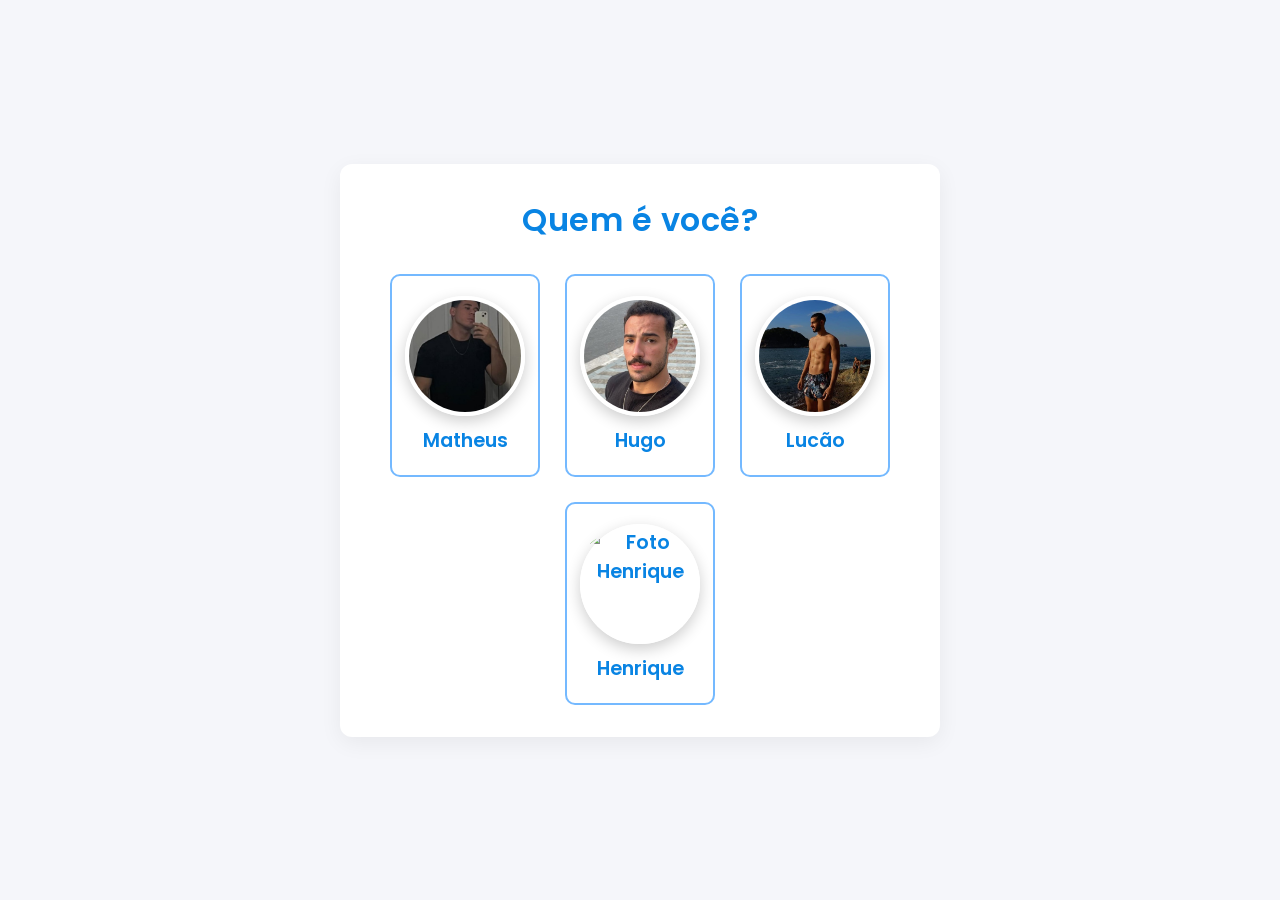
==== public/index.html @ 09d80780 "Adiciona usuário Henrique na seleção de perfis" ====
<!DOCTYPE html>
<html lang="pt-BR">
<head>
  <meta charset="utf-8" />
  <meta name="viewport" content="width=device-width,initial-scale=1" />
  <title>Banca de estudos personalizada</title>

  <link href="https://fonts.googleapis.com/css2?family=Poppins:wght@400;500;600&display=swap" rel="stylesheet">
  <script src="https://cdn.jsdelivr.net/npm/chart.js"></script>
  <link rel="stylesheet" href="css/style.css">
</head>
<body>

  <div id="challengeModal" style="display: none; position: fixed; top: 0; left: 0; width: 100%; height: 100%; background: rgba(0,0,0,0.6); z-index: 10001; align-items: center; justify-content: center; padding: 20px;">
    <div style="background: white; padding: 30px; border-radius: 12px; text-align: center; max-width: 400px; width: 100%;">
      <h2 id="challengeTitle" style="margin-top: 0;">Desafio</h2>
      <div id="challengeContent"></div>
    </div>
  </div>

  <div id="easterEggOverlay" style="display: none;">
    <video id="easterEggVideo" src="/video/parabens.mp4" loop></video>
    <p id="unmuteText" style="display:none;"></p>
  </div>


  <div id="chatHead" class="chat-head" style="display: none;">
    <div id="chatOnlineIndicator" class="online-indicator"></div>
    <div id="emojiContainer" class="emoji-container"></div>
    <img src="https://placehold.co/60x60/74b9ff/FFF?text=?" alt="Chat">
    <span id="chatBadge" class="chat-badge" style="display: none;">0</span>
  </div>

  <div id="chatWidget" class="chat-widget" style="display: none;">
    <div class="chat-header">
      <div class="chat-header-main">
        <h3 id="chatWithUser">Chat</h3>
        <select id="chatTargetSelect" class="chat-target-select" aria-label="Selecionar conversa"></select>
      </div>
      <button id="closeChatBtn">&times;</button>
    </div>
    
    <div id="chatMessages" class="chat-messages">
      </div>
    
    <div class="chat-input">
      <input type="file" id="imageUpload" accept="image/*" style="display: none;">
      
      <button id="chatUploadBtn" class="chat-icon-btn">
        <svg xmlns="http://www.w3.org/2000/svg" width="20" height="20" viewBox="0 0 24 24" fill="none" stroke="currentColor" stroke-width="2" stroke-linecap="round" stroke-linejoin="round"><path d="M21.44 11.05l-9.19 9.19a6 6 0 0 1-8.49-8.49l9.19-9.19a4 4 0 0 1 5.66 5.66l-9.2 9.19a2 2 0 0 1-2.83-2.83l8.49-8.48"></path></svg>
      </button>
      
      <textarea id="chatTextInput" placeholder="Digite uma mensagem..." rows="1"></textarea>
      
      <button id="chatSendBtn" class="chat-icon-btn chat-send-btn">
        <svg xmlns="http://www.w3.org/2000/svg" width="20" height="20" viewBox="0 0 24 24" fill="none" stroke="currentColor" stroke-width="2" stroke-linecap="round" stroke-linejoin="round"><line x1="22" y1="2" x2="11" y2="13"></line><polygon points="22 2 15 22 11 13 2 9 22 2"></polygon></svg>
      </button>
    </div>
  </div>


  <div id="userGate">
    <div class="user-select-container">
      <h1>Quem é você?</h1>
      <div class="user-options">
        <div class="user-card" id="userMatheus" data-user="matheus">
          <div class="user-photo-hover">
             <img src="video/matheus.jpg" alt="Foto Matheus">
          </div>
          <span>Matheus</span>
        </div>
        <div class="user-card" id="userHugo" data-user="hugo">
          <div class="user-photo-hover">
             <img src="video/hugo.jpg" alt="Foto Hugo">
          </div>
          <span>Hugo</span>
        </div>
        <div class="user-card" id="userLucao" data-user="lucao">
          <div class="user-photo-hover">
             <img src="video/lucao.jpg" alt="Foto Lucão">
          </div>
          <span>Lucão</span>
        </div>
        <div class="user-card" id="userHenrique" data-user="henrique">
          <div class="user-photo-hover">
             <img src="video/henrique.jpg" alt="Foto Henrique">
          </div>
          <span>Henrique</span>
        </div>
      </div>
    </div>
  </div>


  <div id="mainContent" style="display: none;">

    <nav class="main-nav">
      <div class="nav-container">
        <div class="nav-brand">
          <img src="img/logo.png" alt="Logo GCM" class="nav-logo">
          Simulado GCM Guarujá
        </div>
        <div class="nav-links">
          <a href="#" id="navSimulado">Início</a>
          <a href="#" id="navDesempenho">Desempenho</a>
          <a href="/admin.html">Admin</a>
        </div>
        <div id="currentUserDisplay" class="nav-user">
          Usuário: <span>...</span>
        </div>
      </div>
    </nav>

    <div class="container" id="quizContainer">
      <h1>Marfori Corporations</h1>
      <h2 class="subtitle">Simulado de questões</h2>

      <div class="top-area">
        <div class="folder-panel" id="folderPanel">
          <div style="font-weight:600; margin-bottom:8px; color:#27455a;" data-translate-key="selectSubject">Selecione a matéria / parte:</div>
          <div id="foldersLoading" style="color:var(--muted)" data-translate-key="loading">Carregando...</div>
          <div id="foldersRoot" style="display:none"></div>
        </div>

        <div class="controls">
          <label data-translate-key="selectedLabel">Matéria selecionada</label>
          <div id="selectedSummary" class="select-summary" data-translate-key="noneSelected">Nenhuma selecionada</div>
          
          <label for="questionCount" data-translate-key="questionCountLabel">Quantidade de questões</label>
          <input type="number" id="questionCount" min="1" placeholder="Ex: 5">

          <div id="articleFilterWrap" class="article-filter-wrap" style="display:none;">
            <label for="articleFilterSelect">Filtrar por artigos da lei</label>
            <select id="articleFilterSelect" multiple size="6"></select>
            <small id="articleFilterHint" class="article-filter-hint">
              Disponível apenas quando 1 matéria estiver selecionada.
            </small>
          </div>
          
          <div class="button-row">
            <button id="startBtn" data-translate-key="startButton">Iniciar Quiz</button>
            <button id="challengeBtn" class="button-ghost">Desafiar</button> 
            <button id="clearSelection" class="button-ghost" data-translate-key="clearButton">Limpar</button>
          </div>
        </div>
      </div>

      <div id="quiz" class="quiz-area" style="display:none;"></div>

      <div class="pdf-section">
        <h3 style="margin:0 0 10px 0; color:#27455a;" data-translate-key="pdfTitle">📚 Conteúdos em PDF</h3>
        <ul id="pdfList" class="pdf-list">
          <li data-translate-key="loadingPDFs">Carregando PDFs...</li>
        </ul>
      </div>
    </div> 
    <div class="container" id="desempenhoContainer" style="display: none;">
      <h2>Seu Desempenho Geral</h2>
      <p>Aqui aparecerão suas estatísticas de todos os simulados.</p>
      
      <div class="charts-container">
        <div class="chart-box" style="max-width: 350px;">
          <h3>Desempenho Geral (Total)</h3>
          <canvas id="totalPizzaChart"></canvas>
        </div>
        
        <div class="chart-box-full">
          <h3>Progresso ao Longo do Tempo</h3>
          <canvas id="timeSeriesChart"></canvas>
        </div>
        
        <div class="chart-box" style="max-width: 500px;">
          <h3>Tópicos com Mais Erros (Total)</h3>
          <canvas id="totalBarChart"></canvas>
        </div>
      </div>

      <div style="margin-top: 24px;">
        <h3>Desempenho em Desafios</h3>
        <div id="challengeStatsSummary" style="margin-bottom: 14px;"></div>
        <div id="challengeHistoryList"></div>
      </div>
    </div>
    </div> 
  <script src="js/helpers.js"></script>
  <script src="js/translator.js"></script>
  <script src="js/ui.js"></script>
  <script src="js/main.js"></script>

  <script src="https://www.gstatic.com/firebasejs/10.8.0/firebase-app-compat.js"></script>
  <script src="https://www.gstatic.com/firebasejs/10.8.0/firebase-auth-compat.js"></script>
  <script src="https://www.gstatic.com/firebasejs/10.8.0/firebase-firestore-compat.js"></script>
  <script src="https://www.gstatic.com/firebasejs/10.8.0/firebase-storage-compat.js"></script>

  <script src="js/app.js"></script>

</body>
</html>
---- public/css/style.css ----
:root {
  --primary: #0984e3;
  --primary-light: #74b9ff;
  --correct: #00b894;
  --wrong: #d63031;
  --bg: #f5f6fa;
  --text: #2d3436;
  --radius: 12px;
  --muted: #8b949e;
}

* { box-sizing: border-box; }
body {
  font-family: "Poppins", sans-serif;
  color: var(--text);
  margin: 0;
  padding: 0;

  background-color: var(--bg); /* Cor de fallback caso a imagem não carregue */
  
  /* Mantemos o gradiente se quiser uma leve sobreposição ou retire-o se quiser a imagem "pura" */
  background-image: linear-gradient(rgba(0, 0, 0, 0.1), rgba(0, 0, 0, 0.1)), url('../img/fundo.jpg');
  /* OU, se quiser a imagem sem nenhuma sobreposição: */
  /* background-image: url('../img/fundo.jpg'); */
  
  /* --- MUDANÇAS PARA MOSAICO E IMAGEM MENOR --- */
  background-size: 1920px 1080px; /* Altere para o tamanho desejado da imagem (largura altura) */
                                /* Ex: '200px 200px' para quadrados de 200px, ou 'auto' para usar o tamanho original */
                                /* Ou '20%' para usar 20% da largura da tela */
  background-repeat: repeat;    /* Faz a imagem se repetir */
  background-position: top left; /* Onde o mosaico começa (geralmente top left) */
  background-attachment: scroll; /* Imagem rola com a página (se preferir) */
  /* Se você quiser que o mosaico fique fixo, mude para: background-attachment: fixed; */
  /* --- FIM DAS MUDANÇAS --- */
}
/* body {
  font-family: "Poppins", sans-serif;
  background: var(--bg);
  color: var(--text);
  margin: 0;
  padding: 0;
}*/

.container {
  max-width: 920px;
  margin: 40px auto;
  background: #fff;
  padding: 28px;
  border-radius: var(--radius);
  box-shadow: 0 6px 22px rgba(0,0,0,0.06);
  animation: fadeIn 0.35s ease-in-out;
}

@keyframes fadeIn {
  from { opacity: 0; transform: translateY(10px); }
  to { opacity: 1; transform: translateY(0); }
}

h1 {
  text-align: center;
  font-weight: 600;
  color: var(--primary);
  letter-spacing: 0.5px;
  margin: 0 0 6px 0;
}

h2.subtitle {
  text-align: center;
  font-size: 1rem;
  color: #3b4a54;
  margin-top: 4px;
  font-weight: 500;
}

/* layout: left selector, right controls */
.top-area {
  display: grid;
  grid-template-columns: 1fr 360px;
  gap: 20px;
  align-items: start;
  margin-top: 18px;
}

/* Folder tree */
.folder-panel {
  background: #fbfdff;
  border: 1px solid #eef3fb;
  padding: 12px;
  border-radius: 10px;
  max-height: 420px;
  overflow: auto;
}

.folder {
  border-radius: 8px;
  margin-bottom: 8px;
  overflow: hidden;
  border: 1px solid transparent;
}

.folder-header {
  display: flex;
  align-items: center;
  gap: 10px;
  padding: 10px 12px;
  cursor: pointer;
  user-select: none;
  transition: background 0.15s, box-shadow 0.15s;
}

.folder-header:hover {
  background: rgba(9,132,227,0.04);
}

.folder-icon {
  width: 34px;
  height: 34px;
  background: linear-gradient(135deg, rgba(9,132,227,0.12), rgba(9,132,227,0.06));
  border-radius: 6px;
  display: flex;
  align-items: center;
  justify-content: center;
  color: var(--primary);
  font-weight: 700;
  font-size: 0.9rem;
  flex-shrink: 0;
}

.folder-title {
  font-weight: 600;
  font-size: 0.95rem;
  color: #0f3551;
  flex: 1;
}

.folder-count {
  font-size: 0.85rem;
  color: var(--muted);
}

/* caret rotation for open folders */
.caret {
  transition: transform 0.18s ease;
  margin-left: 8px;
  color: var(--muted);
}

.folder.open .caret { transform: rotate(90deg); }

/* sublist */
.sublist {
  list-style: none;
  padding: 8px;
  margin: 0;
  background: linear-gradient(180deg,#fff,#fbfdff);
}

.subitem {
  display: flex;
  justify-content: space-between;
  align-items: center;
  padding: 10px 12px;
  margin: 6px 0;
  border-radius: 8px;
  cursor: pointer;
  transition: background 0.12s, transform 0.06s;
  border: 1px solid transparent;
}

.subitem:hover {
  background: rgba(9,132,227,0.04);
  transform: translateY(-1px);
}

.subitem .name {
  font-weight: 500;
  color: #214455;
  font-size: 0.95rem;
}

.subitem .meta {
  font-size: 0.85rem;
  color: var(--muted);
}

/* selected */
.subitem.selected {
  background: linear-gradient(90deg, rgba(9,132,227,0.08), rgba(9,132,227,0.04));
  border: 1px solid rgba(9,132,227,0.12);
  box-shadow: 0 3px 8px rgba(9,132,227,0.06);
}

/* Right column (controls) */
.controls {
  background: #fff;
  border-radius: 10px;
  padding: 12px;
  border: 1px solid #eef3fb;
  display: flex;
  flex-direction: column;
  gap: 12px;
  height: fit-content;
}

.controls label { font-weight: 600; font-size: 0.95rem; color: #213444; }

.select-summary {
  font-size: 0.95rem;
  color: #2d3436;
  padding: 10px;
  border-radius: 8px;
  background: #fbfdff;
  border: 1px dashed #e6f0fb;
}

.article-filter-wrap {
  display: flex;
  flex-direction: column;
  gap: 8px;
}

#articleFilterSelect {
  width: 100%;
  border: 1px solid #dfe8f5;
  border-radius: 8px;
  padding: 8px;
  font-family: "Poppins", sans-serif;
  font-size: 0.92rem;
  background: #fbfdff;
}

.article-filter-hint {
  color: var(--muted);
  font-size: 0.8rem;
}

/* inputs/buttons */
input[type="number"] {
  width: 100%;
  padding: 10px 12px;
  border-radius: 8px;
  border: 1px solid #dfe8f5;
  font-size: 0.95rem;
  outline: none;
}

input[type="number"]:focus { box-shadow: 0 0 0 3px rgba(9,132,227,0.06); border-color: var(--primary); }

.button-row {
  display:flex;
  gap:10px;
  align-items:center;
}

button {
  padding: 10px 14px;
  background-color: var(--primary);
  color: white;
  border: none;
  border-radius: 8px;
  cursor: pointer;
  font-family: "Poppins", sans-serif;
  font-weight: 600;
  letter-spacing: 0.2px;
  transition: background-color 0.18s, transform 0.08s;
}

.button-ghost {
  background: transparent;
  color: var(--primary);
  border: 1px solid rgba(9,132,227,0.12);
}

button:hover { transform: translateY(-2px); }
button.button-ghost:hover { background: rgba(9,132,227,0.04); }

/* quiz area stays similar to previous */
.quiz-area { margin-top: 22px; }

.meta {
  font-size: 0.9em;
  color: #777;
  text-align: left;
  margin-bottom: 10px;
}

.question h2 {
  font-size: 1rem;
  margin: 12px 0;
  line-height: 1.5;
}

.options { list-style: none; padding: 0; }

.option {
  background: #f1f2f6;
  padding: 12px 18px;
  margin: 8px 0;
  border-radius: 10px;
  cursor: pointer;
  transition: all 0.16s ease;
  border: 1px solid transparent;
  font-size: 0.95rem;
}

.option:hover { background: #e9eff7; transform: translateY(-1px); }

.correct { background-color: #daf7e8 !important; border: 1px solid var(--correct); }
.wrong { background-color: #ffe7e7 !important; border: 1px solid var(--wrong); }

.feedback { margin-top: 10px; font-weight: 600; text-align: center; }

.result { text-align: center; margin-top: 20px; }

/* comment style */
.comentario {
  background: #f9fbff;
  border-left: 4px solid var(--primary);
  margin-top: 10px;
  padding: 12px 16px;
  border-radius: 8px;
  font-size: 0.95rem;
  color: #2d3436;
  line-height: 1.5;
  box-shadow: 0 1px 3px rgba(0,0,0,0.03);
}

/* pdf list */
.pdf-section {
  margin-top: 28px;
  border-top: 2px solid #f0f3f7;
  padding-top: 18px;
}

.pdf-list { list-style: none; padding: 0; margin: 0; }
.pdf-list li { background: #fbfdff; margin: 8px 0; padding: 12px 14px; border-radius: 8px; display:flex; justify-content:space-between; align-items:center; border:1px solid #f1f6fb; }
.pdf-list a { color: var(--primary); text-decoration: none; font-weight: 600; }

/* small screens */
@media (max-width: 880px) {
  .top-area { grid-template-columns: 1fr; }
  .controls { order: 2; }
}
#easterEggOverlay {
  position: fixed;
  top: 0;
  left: 0;
  width: 100%;
  height: 100%;
  background: rgba(0, 0, 0, 0.9);
  z-index: 10000; /* Garante que fique acima de tudo */
  display: flex;
  flex-direction: column;
  align-items: center;
  justify-content: center;
  animation: fadeIn 0.3s ease-in;
}

#easterEggVideo {
  max-width: 90vw; /* 90% da largura da tela */
  max-height: 75vh; /* 75% da altura da tela */
  border: 2px solid white;
  border-radius: 8px;
  background: black;
}

#unmuteText {
  color: white;
  font-size: 1.2rem;
  margin-top: 15px;
  font-weight: 500;
  cursor: pointer;
}

#closeEasterEgg {
  /* Reutiliza o estilo de botão que você já tem */
  padding: 10px 14px;
  background-color: var(--primary);
  color: white;
  border: none;
  border-radius: 8px;
  cursor: pointer;
  font-family: "Poppins", sans-serif;
  font-weight: 600;
  margin-top: 20px;
  transition: background-color 0.18s;
}

#closeEasterEgg:hover {
  background-color: var(--primary-light);
}
.quiz-nav {
  display: flex;
  justify-content: space-between;
  align-items: center;
  margin-top: 25px;
  padding-top: 15px;
  border-top: 2px solid #f0f3f7;
}

.quiz-nav button {
  /* Reutiliza o estilo 'button' que você já tem */
  padding: 10px 18px;
  font-size: 0.95rem;
}

.quiz-nav button:disabled {
  background-color: var(--muted);
  cursor: not-allowed;
  transform: none;
}
#userGate {
  position: fixed;
  top: 0;
  left: 0;
  width: 100%;
  height: 100%;
  background: var(--bg);
  z-index: 10000;
  display: flex;
  align-items: center;
  justify-content: center;
  padding: 20px;
}

.user-select-container {
  max-width: 600px;
  width: 100%;
  padding: 32px 36px;
  background: #fff;
  border-radius: var(--radius);
  box-shadow: 0 6px 22px rgba(0,0,0,0.06);
  text-align: center;
}

.user-options {
  display: flex;
  flex-wrap: wrap; /* Permite quebrar a linha em telas pequenas */
  justify-content: center;
  gap: 25px;
  margin-top: 30px;
}

.user-card {
  position: relative; 
  cursor: pointer;
  font-weight: 600;
  font-size: 1.2rem;
  color: var(--primary);
  padding: 20px;
  border-radius: 10px;
  border: 2px solid var(--primary-light);
  transition: all 0.2s ease;
  width: 150px;
  
  /* Adicionado para centralizar o texto abaixo da foto */
  display: flex;
  flex-direction: column;
  align-items: center;
  gap: 10px;
}

.user-card:hover {
  background: rgba(9,132,227,0.04);
  transform: translateY(-5px);
  box-shadow: 0 4px 12px rgba(9,132,227,0.1);
}

/* O Overlay da Foto */
.user-card .user-photo-hover {
  position: relative; /* Mudado de absolute para relative */
  
  /* --- CORREÇÃO DE ESTILO --- */
  /* Remove o posicionamento antigo e o hover */
  /* A foto agora fica fixa dentro do card */
  bottom: auto;
  left: auto;
  transform: none;
  margin-bottom: 0;
  opacity: 1; /* Sempre visível */
  visibility: visible;
  transition: all 0.2s ease;
  /* --- FIM DA CORREÇÃO --- */
  
  width: 120px;
  height: 120px;
  border-radius: 50%;
  border: 4px solid white;
  box-shadow: 0 5px 15px rgba(0,0,0,0.2);
  z-index: 10;
}

/* Garante que a imagem preencha o círculo */
.user-card .user-photo-hover img {
  width: 100%;
  height: 100%;
  object-fit: cover;
  border-radius: 50%;
}

/* Remove o efeito de 'aparecer' no hover,
   mas mantém o efeito de 'levantar' no card */
.user-card:hover .user-photo-hover {
  opacity: 1;
  transform: scale(1.05); /* Leve zoom ao passar o mouse */
}
/* ================================ */
/* ===== ESTILOS DA NAVEGAÇÃO (Corrigido e Moderno) ===== */
/* ================================ */

.main-nav {
  width: 100%;
  background: #fff;
  border-bottom: 2px solid #f0f3f7;
  padding: 0 40px; /* Adiciona mais padding lateral */
  margin-bottom: 30px;
}

.nav-container {
  max-width: 920px;
  margin: 0 auto;
  display: flex; /* CORREÇÃO: Faz os itens ficarem lado a lado */
  align-items: center;
  justify-content: space-between;
  height: 60px;
}

.nav-brand {
  font-size: 1.3rem;
  font-weight: 600;
  color: var(--primary);
}

.nav-links {
  display: flex; /* CORREÇÃO: Faz os links ficarem lado a lado */
  gap: 10px; /* Espaçamento entre "Início" e "Desempenho" */
  height: 100%; /* Ocupa a altura total da nav */
}

.nav-links a {
  font-weight: 500;
  color: #333;
  text-decoration: none;
  padding: 0 15px; /* Padding horizontal */
  
  /* Centraliza o texto verticalmente */
  display: flex;
  align-items: center; 
  
  /* EFEITO MODERNO (Barra) */
  position: relative; /* Necessário para a barra */
  transition: color 0.2s ease-in-out;
}

/* A barra '::after' */
.nav-links a::after {
  content: '';
  position: absolute;
  bottom: 0; /* Alinha na base da nav */
  left: 0;
  width: 100%;
  height: 3px;
  background-color: var(--primary);
  
  /* Escondida por padrão */
  transform: scaleX(0); 
  transition: transform 0.3s cubic-bezier(0.19, 1, 0.22, 1);
}

/* Ao passar o mouse, a barra cresce */
.nav-links a:hover::after {
  transform: scaleX(1);
}

.nav-links a:hover {
  color: #000;
}

/* Estilo do link ATIVO */
.nav-links a.active {
  color: var(--primary);
  font-weight: 600;
}

/* A barra do link ATIVO fica sempre visível */
.nav-links a.active::after {
  transform: scaleX(1);
}

.nav-user {
  font-size: 0.9rem;
  color: var(--muted);
}
.nav-user span {
  font-weight: 600;
  color: #333;
  text-transform: capitalize;
}
.charts-container {
  display: flex;
  justify-content: center; /* Centraliza os gráficos */
  flex-wrap: wrap;       /* Quebra a linha em telas pequenas */
  gap: 30px;             /* Espaço entre os gráficos */
  margin: 24px 0;
}

.chart-box {
  background: #fbfdff;
  padding: 15px;
  border-radius: 10px;
  border: 1px solid #eef3fb;
  flex: 1; /* Permite que cresçam */
  min-width: 300px; /* Largura mínima */
}

.chart-box h3 {
  margin-top: 0;
  text-align: center;
  color: #27455a;
}

#totalBarChart,
#barChart {
  min-height: 280px;
  max-height: 280px;
}

#timeSeriesChart {
  min-height: 320px;
  max-height: 320px;
}
.chat-head {
  position: fixed;
  bottom: 30px;
  right: 30px;
  width: 60px;
  height: 60px;
  background: var(--primary);
  border-radius: 50%;
  cursor: pointer;
  box-shadow: 0 4px 12px rgba(0,0,0,0.2);
  transition: transform 0.2s ease;
  z-index: 9998;
}
.chat-head:hover { transform: scale(1.1); }
.chat-head img { width: 100%; height: 100%; border-radius: 50%; object-fit: cover; border: 2px solid white; }
.chat-badge {
  position: absolute;
  top: -5px;
  right: -5px;
  background: var(--wrong);
  color: white;
  width: 24px;
  height: 24px;
  border-radius: 50%;
  display: flex;
  align-items: center;
  justify-content: center;
  font-size: 0.8rem;
  font-weight: 600;
  border: 2px solid white;
}
.chat-widget {
  position: fixed;
  bottom: 100px;
  right: 30px;
  width: 350px;
  height: 500px;
  background: #fff;
  border-radius: var(--radius);
  box-shadow: 0 5px 20px rgba(0,0,0,0.15);
  display: flex;
  flex-direction: column;
  z-index: 9999;
  animation: fadeIn 0.2s ease-out;
}
.chat-header {
  display: flex;
  justify-content: space-between;
  align-items: center;
  padding: 12px 18px;
  background: var(--primary);
  color: white;
  border-radius: var(--radius) var(--radius) 0 0;
}
.chat-header-main {
  display: flex;
  flex-direction: column;
  gap: 6px;
}
.chat-header h3 { margin: 0; font-weight: 600; text-transform: capitalize; }
.chat-target-select {
  border: 1px solid rgba(255, 255, 255, 0.5);
  border-radius: 8px;
  background: rgba(255, 255, 255, 0.18);
  color: #fff;
  padding: 4px 8px;
  font-size: 0.82rem;
}
.chat-target-select option {
  color: #1f2d3d;
}
.chat-header #closeChatBtn { background: none; border: none; color: white; font-size: 1.5rem; font-weight: bold; cursor: pointer; opacity: 0.8; }
.chat-header #closeChatBtn:hover { opacity: 1; }
.chat-messages {
  flex: 1;
  padding: 15px;
  overflow-y: auto;
  background: #f4f7f6;
  display: flex;
  flex-direction: column;
  gap: 15px;
}

/* --- MUDANÇAS AQUI --- */

.msg-row {
  display: flex;
  align-items: flex-end;
  gap: 10px;
}
.msg-avatar {
  width: 32px;
  height: 32px;
  border-radius: 50%;
  object-fit: cover;
  border: 1px solid #eee;
}
.msg-content {
  display: flex;
  flex-direction: column;
  max-width: 85%;
}
.msg-bubble {
  padding: 10px 14px;
  border-radius: 18px;
  line-height: 1.5;
  font-size: 0.95rem;
  
  /* CORREÇÃO (Bug do "kkkkk"): Quebra palavras longas */
  overflow-wrap: break-word;
  word-wrap: break-word;
}
.msg-bubble.msg-image {
  padding: 4px;
}
.msg-bubble.msg-image img {
  width: 100%;
  border-radius: 14px;
  cursor: pointer;
}

/* Contentor de Metadados (Hora + Status) */
.msg-meta {
  display: flex;
  align-items: center;
  gap: 5px; 
  margin-top: 4px;
  padding: 0 8px;
}

.msg-timestamp {
  font-size: 0.75rem;
  color: var(--muted);
}

.msg-status {
  font-size: 0.85rem;
  color: var(--muted);
}
.msg-status.read {
  color: #53bdeb; /* Cor do "Lido" (azul) */
}

/* --- Estilos de Enviado e Recebido --- */
.msg-row.sent {
  justify-content: flex-end;
}
.msg-row.sent .msg-content {
  align-items: flex-end; 
}
.msg-row.sent .msg-bubble {
  background: var(--primary);
  color: white;
  border-bottom-right-radius: 4px;
}
.msg-row.sent .msg-avatar {
  display: none;
}
.msg-row.received {
  justify-content: flex-start;
}
.msg-row.received .msg-content {
  align-items: flex-start; 
}
.msg-row.received .msg-bubble {
  background: #e9e9eb;
  color: var(--text-dark);
  border-bottom-left-radius: 4px;
}

/* --- CORREÇÃO: Input de Chat --- */
.chat-input {
  display: flex;
  border-top: 1px solid #eee;
  padding: 5px;
  background: #fff;
  align-items: center; 
}

.chat-input textarea {
  flex: 1;
  border: none;
  padding: 12px;
  font-size: 0.95rem;
  outline: none;
  background: transparent;
  min-width: 0;
  
  /* --- NOVO: Estilos da Textarea --- */
  font-family: "Poppins", sans-serif; /* Garante que a fonte é a mesma */
  resize: none; /* Esconde o "puxador" de redimensionamento */
  line-height: 1.5;
 overflow-y: hidden;     /* Nunca mostra scroll */
overflow-x: hidden;     /* Não deixa barra horizontal aparecer */
max-height: none;       /* Sem limite de altura */
white-space: pre-wrap;  /* Quebra de linha automática */
word-wrap: break-word;  /* Quebra palavras longas */
}
.chat-icon-btn {
  background: none;
  border: none;
  padding: 10px;
  margin: 0 5px;
  cursor: pointer;
  color: var(--muted);
  border-radius: 50%;
  transition: background 0.2s, color 0.2s;
  flex-shrink: 0; 
}
.chat-icon-btn:hover {
  background: #f0f0f0;
  color: var(--primary);
}
.chat-icon-btn svg { display: block; }
.chat-send-btn { color: var(--primary); }
.chat-send-btn:hover { background: #e6f3ff; }
.chart-box-full {
  /* Reutiliza o estilo do chart-box, mas ocupa a largura total */
  background: #fbfdff;
  padding: 20px 25px;
  border-radius: 10px;
  border: 1px solid #eef3fb;
  width: 100%;
  margin-top: 30px; /* Espaço entre os gráficos de cima */
  box-sizing: border-box; /* Garante que o padding não quebre o layout */
}

.chart-box-full h3 {
  margin-top: 0;
  text-align: center;
  color: #27455a;
}
.emoji-container {
  position: absolute;
  top: 0;
  left: 0;
  width: 100%;
  height: 100%;
  pointer-events: none; /* Permite clicar através dele */
  z-index: 10;
}

/* O emoji individual que flutua */
.emoji-float {
  position: absolute;
  bottom: 0;
  left: 50%;
  transform: translateX(-50%);
  font-size: 2.5rem; /* Tamanho do emoji */
  
  /* A Animação */
  animation: floatUp 2s ease-out forwards;
}

@keyframes floatUp {
  0% {
    opacity: 1;
    transform: translateX(-50%) translateY(0);
  }
  100% {
    opacity: 0;
    transform: translateX(-50%) translateY(-120px); /* Flutua 120px para cima */
  }
}
/* Ponto de Status (Online/Offline) */
.online-indicator {
  position: absolute;
  bottom: 2px;
  right: 2px;
  width: 14px;
  height: 14px;
  background-color: #bdc3c7; /* Cinza (offline) por padrão */
  border-radius: 50%;
  border: 2px solid white;
  z-index: 100;
  transition: background-color 0.3s ease;
}

/* Cor verde quando a classe 'online' é adicionada */
.online-indicator.online {
  background-color: #2ecc71; /* Verde (online) */
}

.challenge-opponent-list {
  display: grid;
  grid-template-columns: repeat(auto-fit, minmax(110px, 1fr));
  gap: 10px;
  margin: 10px 0 16px;
}

.challenge-opponent-card {
  border: 2px solid #dfe6e9;
  border-radius: 10px;
  background: #fff;
  cursor: pointer;
  padding: 10px 8px;
  display: flex;
  flex-direction: column;
  align-items: center;
  gap: 8px;
  transition: border-color 0.2s ease, transform 0.2s ease, box-shadow 0.2s ease;
}

.challenge-opponent-card img {
  width: 56px;
  height: 56px;
  object-fit: cover;
  border-radius: 50%;
}

.challenge-opponent-card span {
  font-weight: 600;
  color: #2d3436;
  text-transform: capitalize;
}

.challenge-opponent-card:hover {
  transform: translateY(-1px);
  border-color: #74b9ff;
}

.challenge-opponent-card.is-selected {
  border-color: #0984e3;
  box-shadow: 0 0 0 3px rgba(9, 132, 227, 0.18);
}

/* Recibo de Leitura (Checkmark) */
.msg-status {
  font-size: 0.8rem;
  color: var(--muted);
  align-self: flex-end; /* Alinha com o horário */
  margin-top: -2px; /* Puxa para mais perto do balão */
  padding-right: 8px;
}

/* (Ajuste para o balão enviado) */
.msg-row.sent .msg-content {
  /* Alinha o balão, horário E status à direita */
  align-items: flex-end; 
}

/* (Ajuste para o horário da mensagem) */
.msg-timestamp {
  font-size: 0.75rem;
  color: var(--muted);
  margin-top: 4px;
  padding: 0 8px;
}
.option.selected-challenge {
  background: var(--primary-light) !important;
  color: white;
  font-weight: 600;
}
question-image-container {
  width: 100%;
  margin-bottom: 15px; /* Espaço entre a imagem e o texto da questão */
   display: flex;
  justify-content: center;
  align-items: center;
}

/* Esta é a imagem em si */
.question-image {
  max-width: 100%; /* Garante que a imagem nunca transborda */
  max-height: 400px; /* Evita que imagens muito altas ocupem a tela toda */
  border-radius: var(--radius); /* Usa o seu 'radius' padrão */
  border: 1px solid #eee;
  object-fit: contain; /* Garante que a imagem inteira apareça, sem distorcer */
}

















/* ===== Admin ===== */
.admin-container {
  max-width: 1120px;
}

.admin-description {
  text-align: center;
  color: #3b4a54;
  margin-bottom: 24px;
}

.admin-section {
  margin-top: 28px;
}

.admin-grid-two {
  display: grid;
  grid-template-columns: repeat(auto-fit, minmax(320px, 1fr));
  gap: 16px;
}

.admin-card {
  background: #fbfdff;
  border: 1px solid #e5eef8;
  border-radius: 10px;
  padding: 14px;
  display: flex;
  flex-direction: column;
  gap: 10px;
}

.admin-list {
  list-style: none;
  margin: 0;
  padding: 0;
  display: flex;
  flex-direction: column;
  gap: 10px;
}

.admin-list-item {
  background: #fff;
  border: 1px solid #e5eef8;
  border-radius: 8px;
  padding: 10px;
  display: flex;
  align-items: center;
  justify-content: space-between;
  gap: 12px;
}

.admin-muted {
  color: var(--muted);
  font-size: 0.9rem;
}

.admin-row {
  display: flex;
  flex-wrap: wrap;
  gap: 10px;
}

input[type="text"],
select,
textarea {
  width: 100%;
  padding: 10px 12px;
  border-radius: 8px;
  border: 1px solid #dfe8f5;
  font-size: 0.95rem;
  font-family: "Poppins", sans-serif;
}

.question-list {
  display: flex;
  flex-direction: column;
  gap: 10px;
  margin-top: 10px;
}

.question-row {
  background: #fff;
  border: 1px solid #e5eef8;
  border-radius: 8px;
  padding: 10px;
  display: flex;
  justify-content: space-between;
  gap: 14px;
  align-items: start;
}

.admin-feedback {
  font-weight: 600;
  margin: 8px 0 0;
}
.nav-brand {
  display: flex;
  align-items: center;
  gap: 8px; /* espaço entre logo e texto */
}

.nav-logo {
  height: 2.5em; /* mesmo tamanho da fonte */
  width: auto;
}
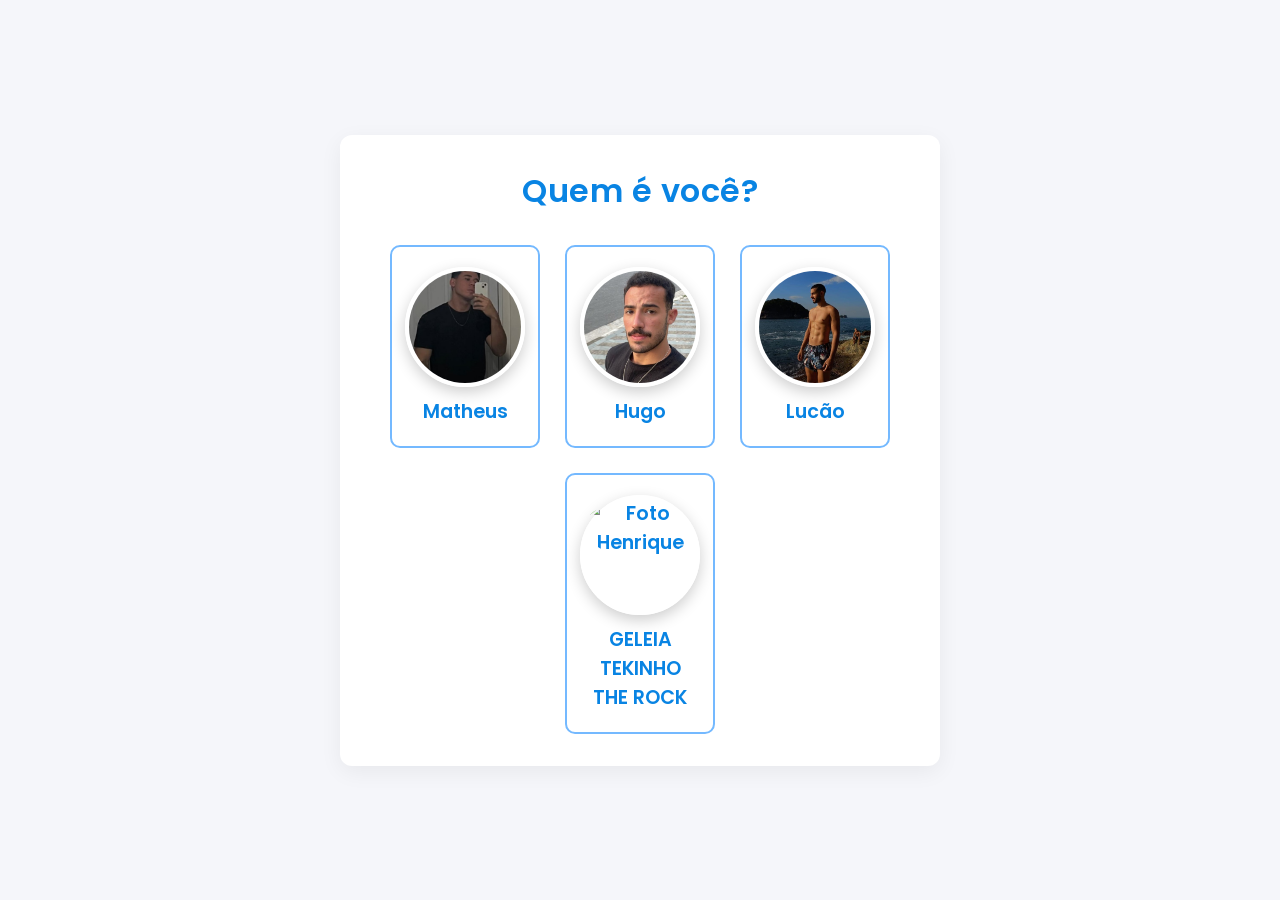
==== commit bbdb5160: "Update index.html" ====
--- a/public/index.html
+++ b/public/index.html
@@ -85,7 +85,7 @@
           <div class="user-photo-hover">
              <img src="video/henrique.jpg" alt="Foto Henrique">
           </div>
-          <span>Henrique</span>
+          <span>GELEIA TEKINHO THE ROCK</span>
         </div>
       </div>
     </div>
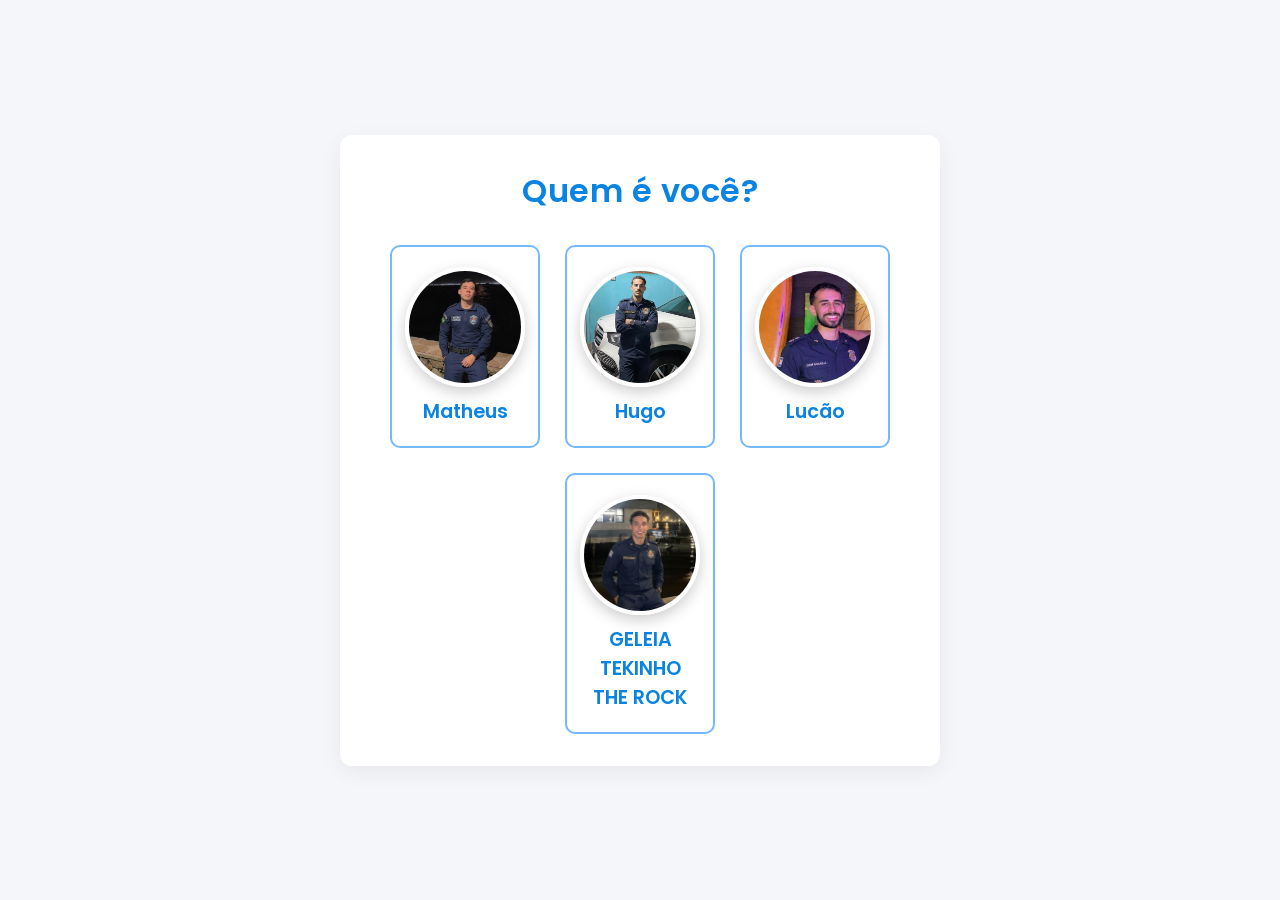
==== commit bc9aa768: "Corrige seleção do Henrique com alias tekinho no Firebase" ====
--- a/public/index.html
+++ b/public/index.html
@@ -81,7 +81,7 @@
           </div>
           <span>Lucão</span>
         </div>
-        <div class="user-card" id="userHenrique" data-user="henrique">
+        <div class="user-card" id="userHenrique" data-user="tekinho">
           <div class="user-photo-hover">
              <img src="video/henrique.jpg" alt="Foto Henrique">
           </div>
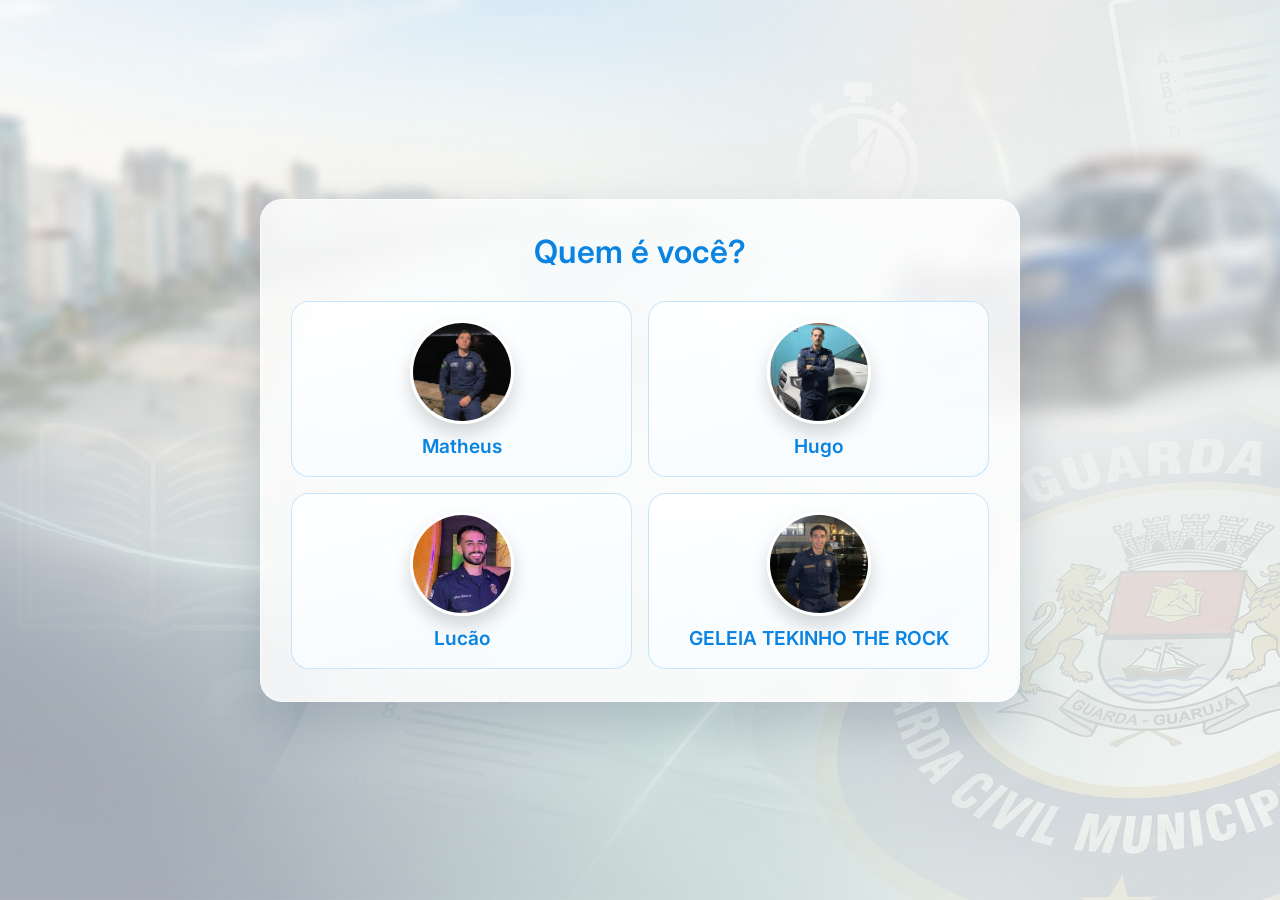
==== commit 173190e6: "Atualiza tipografia para uma fonte mais moderna" ====
--- a/public/index.html
+++ b/public/index.html
@@ -5,7 +5,7 @@
   <meta name="viewport" content="width=device-width,initial-scale=1" />
   <title>Banca de estudos personalizada</title>
 
-  <link href="https://fonts.googleapis.com/css2?family=Poppins:wght@400;500;600&display=swap" rel="stylesheet">
+  <link href="https://fonts.googleapis.com/css2?family=Inter:wght@400;500;600;700&display=swap" rel="stylesheet">
   <script src="https://cdn.jsdelivr.net/npm/chart.js"></script>
   <link rel="stylesheet" href="css/style.css">
 </head>
@@ -17,12 +17,6 @@
       <div id="challengeContent"></div>
     </div>
   </div>
-
-  <div id="easterEggOverlay" style="display: none;">
-    <video id="easterEggVideo" src="/video/parabens.mp4" loop></video>
-    <p id="unmuteText" style="display:none;"></p>
-  </div>
-
 
   <div id="chatHead" class="chat-head" style="display: none;">
     <div id="chatOnlineIndicator" class="online-indicator"></div>
@@ -81,7 +75,7 @@
           </div>
           <span>Lucão</span>
         </div>
-        <div class="user-card" id="userHenrique" data-user="tekinho">
+        <div class="user-card" id="userHenrique" data-user="henrique">
           <div class="user-photo-hover">
              <img src="video/henrique.jpg" alt="Foto Henrique">
           </div>
@@ -103,7 +97,7 @@
         <div class="nav-links">
           <a href="#" id="navSimulado">Início</a>
           <a href="#" id="navDesempenho">Desempenho</a>
-          <a href="/admin.html">Admin</a>
+          <a href="#" id="navRanking">Ranking</a>
         </div>
         <div id="currentUserDisplay" class="nav-user">
           Usuário: <span>...</span>
@@ -130,7 +124,7 @@
           <input type="number" id="questionCount" min="1" placeholder="Ex: 5">
 
           <div id="articleFilterWrap" class="article-filter-wrap" style="display:none;">
-            <label for="articleFilterSelect">Filtrar por artigos da lei</label>
+            <label id="articleFilterLabel" for="articleFilterSelect">Filtrar por artigos da lei</label>
             <select id="articleFilterSelect" multiple size="6"></select>
             <small id="articleFilterHint" class="article-filter-hint">
               Disponível apenas quando 1 matéria estiver selecionada.
@@ -181,6 +175,37 @@
         <div id="challengeHistoryList"></div>
       </div>
     </div>
+    <div class="container" id="rankingContainer" style="display: none;">
+      <h2>Ranking Geral dos Usuários</h2>
+      <p>Comparativo por acertos, taxa de aproveitamento, volume de questões e sequência diária de estudos.</p>
+
+      <div class="ranking-grid">
+        <div class="ranking-card">
+          <h3>🏆 Top Acertos</h3>
+          <ol id="rankingByCorrect" class="ranking-list"></ol>
+        </div>
+
+        <div class="ranking-card">
+          <h3>📈 Melhor Taxa de Acerto</h3>
+          <ol id="rankingByAccuracy" class="ranking-list"></ol>
+        </div>
+
+        <div class="ranking-card">
+          <h3>📚 Mais Questões Feitas</h3>
+          <ol id="rankingByQuestions" class="ranking-list"></ol>
+        </div>
+
+        <div class="ranking-card">
+          <h3>🔥 Maior Streak Atual</h3>
+          <ol id="rankingByStreak" class="ranking-list"></ol>
+        </div>
+      </div>
+
+      <div class="ranking-card ranking-streak-card">
+        <h3>Calendário de Streak (últimos 14 dias)</h3>
+        <div id="streakCalendarGrid"></div>
+      </div>
+    </div>
     </div> 
   <script src="js/helpers.js"></script>
   <script src="js/translator.js"></script>
--- a/public/css/style.css
+++ b/public/css/style.css
@@ -1,215 +1,236 @@
-:root {
-  --primary: #0984e3;
-  --primary-light: #74b9ff;
-  --correct: #00b894;
-  --wrong: #d63031;
-  --bg: #f5f6fa;
-  --text: #2d3436;
-  --radius: 12px;
-  --muted: #8b949e;
-}
-
-* { box-sizing: border-box; }
-body {
-  font-family: "Poppins", sans-serif;
-  color: var(--text);
-  margin: 0;
-  padding: 0;
-
-  background-color: var(--bg); /* Cor de fallback caso a imagem não carregue */
-  
-  /* Mantemos o gradiente se quiser uma leve sobreposição ou retire-o se quiser a imagem "pura" */
-  background-image: linear-gradient(rgba(0, 0, 0, 0.1), rgba(0, 0, 0, 0.1)), url('../img/fundo.jpg');
-  /* OU, se quiser a imagem sem nenhuma sobreposição: */
-  /* background-image: url('../img/fundo.jpg'); */
-  
-  /* --- MUDANÇAS PARA MOSAICO E IMAGEM MENOR --- */
-  background-size: 1920px 1080px; /* Altere para o tamanho desejado da imagem (largura altura) */
-                                /* Ex: '200px 200px' para quadrados de 200px, ou 'auto' para usar o tamanho original */
-                                /* Ou '20%' para usar 20% da largura da tela */
-  background-repeat: repeat;    /* Faz a imagem se repetir */
-  background-position: top left; /* Onde o mosaico começa (geralmente top left) */
-  background-attachment: scroll; /* Imagem rola com a página (se preferir) */
-  /* Se você quiser que o mosaico fique fixo, mude para: background-attachment: fixed; */
-  /* --- FIM DAS MUDANÇAS --- */
-}
-/* body {
-  font-family: "Poppins", sans-serif;
-  background: var(--bg);
-  color: var(--text);
-  margin: 0;
-  padding: 0;
-}*/
-
-.container {
-  max-width: 920px;
-  margin: 40px auto;
-  background: #fff;
-  padding: 28px;
-  border-radius: var(--radius);
-  box-shadow: 0 6px 22px rgba(0,0,0,0.06);
-  animation: fadeIn 0.35s ease-in-out;
-}
-
-@keyframes fadeIn {
-  from { opacity: 0; transform: translateY(10px); }
-  to { opacity: 1; transform: translateY(0); }
-}
-
-h1 {
-  text-align: center;
-  font-weight: 600;
-  color: var(--primary);
-  letter-spacing: 0.5px;
-  margin: 0 0 6px 0;
-}
-
-h2.subtitle {
-  text-align: center;
-  font-size: 1rem;
-  color: #3b4a54;
-  margin-top: 4px;
-  font-weight: 500;
-}
-
-/* layout: left selector, right controls */
-.top-area {
-  display: grid;
-  grid-template-columns: 1fr 360px;
-  gap: 20px;
-  align-items: start;
-  margin-top: 18px;
-}
-
-/* Folder tree */
-.folder-panel {
-  background: #fbfdff;
-  border: 1px solid #eef3fb;
-  padding: 12px;
-  border-radius: 10px;
-  max-height: 420px;
-  overflow: auto;
-}
-
-.folder {
-  border-radius: 8px;
-  margin-bottom: 8px;
-  overflow: hidden;
-  border: 1px solid transparent;
-}
-
-.folder-header {
-  display: flex;
-  align-items: center;
-  gap: 10px;
-  padding: 10px 12px;
-  cursor: pointer;
-  user-select: none;
-  transition: background 0.15s, box-shadow 0.15s;
-}
-
-.folder-header:hover {
-  background: rgba(9,132,227,0.04);
-}
-
-.folder-icon {
-  width: 34px;
-  height: 34px;
-  background: linear-gradient(135deg, rgba(9,132,227,0.12), rgba(9,132,227,0.06));
-  border-radius: 6px;
-  display: flex;
-  align-items: center;
-  justify-content: center;
-  color: var(--primary);
-  font-weight: 700;
-  font-size: 0.9rem;
-  flex-shrink: 0;
-}
-
-.folder-title {
-  font-weight: 600;
-  font-size: 0.95rem;
-  color: #0f3551;
-  flex: 1;
-}
-
-.folder-count {
-  font-size: 0.85rem;
-  color: var(--muted);
-}
-
-/* caret rotation for open folders */
-.caret {
-  transition: transform 0.18s ease;
-  margin-left: 8px;
-  color: var(--muted);
-}
-
-.folder.open .caret { transform: rotate(90deg); }
-
-/* sublist */
-.sublist {
-  list-style: none;
-  padding: 8px;
-  margin: 0;
-  background: linear-gradient(180deg,#fff,#fbfdff);
-}
-
-.subitem {
-  display: flex;
-  justify-content: space-between;
-  align-items: center;
-  padding: 10px 12px;
-  margin: 6px 0;
-  border-radius: 8px;
-  cursor: pointer;
-  transition: background 0.12s, transform 0.06s;
-  border: 1px solid transparent;
-}
-
-.subitem:hover {
-  background: rgba(9,132,227,0.04);
-  transform: translateY(-1px);
-}
-
-.subitem .name {
-  font-weight: 500;
-  color: #214455;
-  font-size: 0.95rem;
-}
-
-.subitem .meta {
-  font-size: 0.85rem;
-  color: var(--muted);
-}
-
-/* selected */
-.subitem.selected {
-  background: linear-gradient(90deg, rgba(9,132,227,0.08), rgba(9,132,227,0.04));
-  border: 1px solid rgba(9,132,227,0.12);
-  box-shadow: 0 3px 8px rgba(9,132,227,0.06);
-}
-
-/* Right column (controls) */
-.controls {
-  background: #fff;
-  border-radius: 10px;
-  padding: 12px;
-  border: 1px solid #eef3fb;
-  display: flex;
-  flex-direction: column;
-  gap: 12px;
-  height: fit-content;
-}
-
-.controls label { font-weight: 600; font-size: 0.95rem; color: #213444; }
-
+:root {
+  --primary: #0984e3;
+  --primary-light: #74b9ff;
+  --correct: #00b894;
+  --wrong: #d63031;
+  --bg: #f5f6fa;
+  --text: #2d3436;
+  --radius: 12px;
+  --muted: #8b949e;
+  --panel-bg: rgba(255, 255, 255, 0.88);
+  --panel-border: rgba(255, 255, 255, 0.58);
+  --panel-shadow: 0 22px 44px rgba(21, 48, 85, 0.14);
+  --surface-separator: rgba(9, 132, 227, 0.12);
+}
+
+* { box-sizing: border-box; }
+
+html,
+body {
+  width: 100%;
+  max-width: 100%;
+  overflow-x: hidden;
+}
+
+body {
+  font-family: "Inter", "Segoe UI", "Helvetica Neue", Arial, sans-serif;
+  color: var(--text);
+  margin: 0;
+  padding: 0;
+
+  background-color: var(--bg);
+  background-image: linear-gradient(rgba(255, 255, 255, 0.58), rgba(255, 255, 255, 0.64)), url('../img/fundo.jpg');
+  background-size: cover;
+  background-repeat: no-repeat;
+  background-position: center;
+  background-attachment: fixed;
+}
+/* body {
+  font-family: "Poppins", sans-serif;
+  background: var(--bg);
+  color: var(--text);
+  margin: 0;
+  padding: 0;
+}*/
+
+.container {
+  max-width: 920px;
+  width: min(920px, calc(100% - 24px));
+  margin: 40px auto;
+  background: var(--panel-bg);
+  border: 1px solid var(--panel-border);
+  backdrop-filter: blur(10px);
+  -webkit-backdrop-filter: blur(10px);
+  padding: 28px;
+  border-radius: calc(var(--radius) + 6px);
+  box-shadow: var(--panel-shadow);
+  animation: fadeIn 0.35s ease-in-out;
+}
+
+@keyframes fadeIn {
+  from { opacity: 0; transform: translateY(10px); }
+  to { opacity: 1; transform: translateY(0); }
+}
+
+h1 {
+  text-align: center;
+  font-weight: 600;
+  color: var(--primary);
+  letter-spacing: 0.5px;
+  margin: 0 0 6px 0;
+}
+
+h2.subtitle {
+  text-align: center;
+  font-size: 1rem;
+  color: #3b4a54;
+  margin-top: 4px;
+  font-weight: 500;
+}
+
+/* layout: left selector, right controls */
+.top-area {
+  display: grid;
+  grid-template-columns: 1fr 360px;
+  gap: 20px;
+  align-items: start;
+  margin-top: 18px;
+  position: relative;
+}
+
+.top-area::after {
+  content: "";
+  position: absolute;
+  top: 8px;
+  bottom: 8px;
+  right: calc(360px + 10px);
+  width: 1px;
+  background: linear-gradient(180deg, transparent, var(--surface-separator), transparent);
+  pointer-events: none;
+}
+
+/* Folder tree */
+.folder-panel {
+  background: rgba(255, 255, 255, 0.75);
+  border: 1px solid rgba(9, 132, 227, 0.14);
+  padding: 14px;
+  border-radius: 14px;
+  max-height: 420px;
+  overflow: auto;
+  -webkit-overflow-scrolling: touch;
+  box-shadow: inset 0 0 0 1px rgba(255,255,255,0.62);
+}
+
+.folder {
+  border-radius: 8px;
+  margin-bottom: 8px;
+  overflow: hidden;
+  border: 1px solid transparent;
+}
+
+.folder-header {
+  display: flex;
+  align-items: center;
+  gap: 10px;
+  padding: 10px 12px;
+  cursor: pointer;
+  user-select: none;
+  transition: background 0.15s, box-shadow 0.15s;
+}
+
+.folder-header:hover {
+  background: rgba(9,132,227,0.04);
+}
+
+.folder-icon {
+  width: 34px;
+  height: 34px;
+  background: linear-gradient(135deg, rgba(9,132,227,0.12), rgba(9,132,227,0.06));
+  border-radius: 6px;
+  display: flex;
+  align-items: center;
+  justify-content: center;
+  color: var(--primary);
+  font-weight: 700;
+  font-size: 0.9rem;
+  flex-shrink: 0;
+}
+
+.folder-title {
+  font-weight: 600;
+  font-size: 0.95rem;
+  color: #0f3551;
+  flex: 1;
+}
+
+.folder-count {
+  font-size: 0.85rem;
+  color: var(--muted);
+}
+
+/* caret rotation for open folders */
+.caret {
+  transition: transform 0.18s ease;
+  margin-left: 8px;
+  color: var(--muted);
+}
+
+.folder.open .caret { transform: rotate(90deg); }
+
+/* sublist */
+.sublist {
+  list-style: none;
+  padding: 8px;
+  margin: 0;
+  background: linear-gradient(180deg,#fff,#fbfdff);
+}
+
+.subitem {
+  display: flex;
+  justify-content: space-between;
+  align-items: center;
+  padding: 10px 12px;
+  margin: 6px 0;
+  border-radius: 8px;
+  cursor: pointer;
+  transition: background 0.12s, transform 0.06s;
+  border: 1px solid transparent;
+}
+
+.subitem:hover {
+  background: rgba(9,132,227,0.04);
+  transform: translateY(-1px);
+}
+
+.subitem .name {
+  font-weight: 500;
+  color: #214455;
+  font-size: 0.95rem;
+}
+
+.subitem .meta {
+  font-size: 0.85rem;
+  color: var(--muted);
+}
+
+/* selected */
+.subitem.selected {
+  background: linear-gradient(90deg, rgba(9,132,227,0.08), rgba(9,132,227,0.04));
+  border: 1px solid rgba(9,132,227,0.12);
+  box-shadow: 0 3px 8px rgba(9,132,227,0.06);
+}
+
+/* Right column (controls) */
+.controls {
+  background: rgba(255, 255, 255, 0.78);
+  border-radius: 14px;
+  padding: 14px;
+  border: 1px solid rgba(9, 132, 227, 0.14);
+  display: flex;
+  flex-direction: column;
+  gap: 13px;
+  height: fit-content;
+  box-shadow: inset 0 0 0 1px rgba(255,255,255,0.62);
+}
+
+.controls label { font-weight: 600; font-size: 0.95rem; color: #213444; }
+
 .select-summary {
   font-size: 0.95rem;
   color: #2d3436;
   padding: 10px;
-  border-radius: 8px;
-  background: #fbfdff;
+  border-radius: 8px;
+  background: #fbfdff;
   border: 1px dashed #e6f0fb;
 }
 
@@ -233,386 +254,447 @@
   color: var(--muted);
   font-size: 0.8rem;
 }
-
-/* inputs/buttons */
-input[type="number"] {
-  width: 100%;
-  padding: 10px 12px;
-  border-radius: 8px;
-  border: 1px solid #dfe8f5;
-  font-size: 0.95rem;
-  outline: none;
-}
-
-input[type="number"]:focus { box-shadow: 0 0 0 3px rgba(9,132,227,0.06); border-color: var(--primary); }
-
-.button-row {
-  display:flex;
-  gap:10px;
-  align-items:center;
-}
-
-button {
-  padding: 10px 14px;
-  background-color: var(--primary);
-  color: white;
-  border: none;
-  border-radius: 8px;
-  cursor: pointer;
-  font-family: "Poppins", sans-serif;
-  font-weight: 600;
-  letter-spacing: 0.2px;
-  transition: background-color 0.18s, transform 0.08s;
-}
-
-.button-ghost {
-  background: transparent;
-  color: var(--primary);
-  border: 1px solid rgba(9,132,227,0.12);
-}
-
-button:hover { transform: translateY(-2px); }
-button.button-ghost:hover { background: rgba(9,132,227,0.04); }
-
-/* quiz area stays similar to previous */
-.quiz-area { margin-top: 22px; }
-
-.meta {
-  font-size: 0.9em;
-  color: #777;
-  text-align: left;
-  margin-bottom: 10px;
-}
-
-.question h2 {
-  font-size: 1rem;
-  margin: 12px 0;
-  line-height: 1.5;
-}
-
-.options { list-style: none; padding: 0; }
-
-.option {
-  background: #f1f2f6;
-  padding: 12px 18px;
-  margin: 8px 0;
-  border-radius: 10px;
-  cursor: pointer;
-  transition: all 0.16s ease;
-  border: 1px solid transparent;
-  font-size: 0.95rem;
-}
-
-.option:hover { background: #e9eff7; transform: translateY(-1px); }
-
-.correct { background-color: #daf7e8 !important; border: 1px solid var(--correct); }
-.wrong { background-color: #ffe7e7 !important; border: 1px solid var(--wrong); }
-
-.feedback { margin-top: 10px; font-weight: 600; text-align: center; }
-
-.result { text-align: center; margin-top: 20px; }
-
-/* comment style */
-.comentario {
-  background: #f9fbff;
-  border-left: 4px solid var(--primary);
-  margin-top: 10px;
-  padding: 12px 16px;
-  border-radius: 8px;
-  font-size: 0.95rem;
-  color: #2d3436;
-  line-height: 1.5;
-  box-shadow: 0 1px 3px rgba(0,0,0,0.03);
-}
-
-/* pdf list */
-.pdf-section {
-  margin-top: 28px;
-  border-top: 2px solid #f0f3f7;
-  padding-top: 18px;
-}
-
-.pdf-list { list-style: none; padding: 0; margin: 0; }
-.pdf-list li { background: #fbfdff; margin: 8px 0; padding: 12px 14px; border-radius: 8px; display:flex; justify-content:space-between; align-items:center; border:1px solid #f1f6fb; }
-.pdf-list a { color: var(--primary); text-decoration: none; font-weight: 600; }
-
-/* small screens */
-@media (max-width: 880px) {
-  .top-area { grid-template-columns: 1fr; }
-  .controls { order: 2; }
-}
-#easterEggOverlay {
-  position: fixed;
-  top: 0;
-  left: 0;
-  width: 100%;
-  height: 100%;
-  background: rgba(0, 0, 0, 0.9);
-  z-index: 10000; /* Garante que fique acima de tudo */
-  display: flex;
-  flex-direction: column;
-  align-items: center;
-  justify-content: center;
-  animation: fadeIn 0.3s ease-in;
-}
-
-#easterEggVideo {
-  max-width: 90vw; /* 90% da largura da tela */
-  max-height: 75vh; /* 75% da altura da tela */
-  border: 2px solid white;
-  border-radius: 8px;
-  background: black;
-}
-
-#unmuteText {
-  color: white;
-  font-size: 1.2rem;
-  margin-top: 15px;
-  font-weight: 500;
-  cursor: pointer;
-}
-
-#closeEasterEgg {
-  /* Reutiliza o estilo de botão que você já tem */
-  padding: 10px 14px;
-  background-color: var(--primary);
-  color: white;
-  border: none;
-  border-radius: 8px;
-  cursor: pointer;
-  font-family: "Poppins", sans-serif;
-  font-weight: 600;
-  margin-top: 20px;
-  transition: background-color 0.18s;
-}
-
-#closeEasterEgg:hover {
-  background-color: var(--primary-light);
-}
-.quiz-nav {
-  display: flex;
-  justify-content: space-between;
-  align-items: center;
-  margin-top: 25px;
-  padding-top: 15px;
-  border-top: 2px solid #f0f3f7;
-}
-
-.quiz-nav button {
-  /* Reutiliza o estilo 'button' que você já tem */
-  padding: 10px 18px;
-  font-size: 0.95rem;
-}
-
-.quiz-nav button:disabled {
-  background-color: var(--muted);
-  cursor: not-allowed;
-  transform: none;
-}
-#userGate {
-  position: fixed;
-  top: 0;
-  left: 0;
-  width: 100%;
-  height: 100%;
-  background: var(--bg);
-  z-index: 10000;
-  display: flex;
-  align-items: center;
-  justify-content: center;
-  padding: 20px;
-}
-
-.user-select-container {
-  max-width: 600px;
-  width: 100%;
-  padding: 32px 36px;
-  background: #fff;
-  border-radius: var(--radius);
-  box-shadow: 0 6px 22px rgba(0,0,0,0.06);
-  text-align: center;
-}
-
-.user-options {
-  display: flex;
-  flex-wrap: wrap; /* Permite quebrar a linha em telas pequenas */
-  justify-content: center;
-  gap: 25px;
-  margin-top: 30px;
-}
-
-.user-card {
-  position: relative; 
-  cursor: pointer;
-  font-weight: 600;
-  font-size: 1.2rem;
-  color: var(--primary);
-  padding: 20px;
-  border-radius: 10px;
-  border: 2px solid var(--primary-light);
-  transition: all 0.2s ease;
-  width: 150px;
-  
-  /* Adicionado para centralizar o texto abaixo da foto */
-  display: flex;
-  flex-direction: column;
-  align-items: center;
-  gap: 10px;
-}
-
-.user-card:hover {
-  background: rgba(9,132,227,0.04);
-  transform: translateY(-5px);
-  box-shadow: 0 4px 12px rgba(9,132,227,0.1);
-}
-
-/* O Overlay da Foto */
-.user-card .user-photo-hover {
-  position: relative; /* Mudado de absolute para relative */
-  
-  /* --- CORREÇÃO DE ESTILO --- */
-  /* Remove o posicionamento antigo e o hover */
-  /* A foto agora fica fixa dentro do card */
-  bottom: auto;
-  left: auto;
-  transform: none;
-  margin-bottom: 0;
-  opacity: 1; /* Sempre visível */
-  visibility: visible;
-  transition: all 0.2s ease;
-  /* --- FIM DA CORREÇÃO --- */
-  
-  width: 120px;
-  height: 120px;
-  border-radius: 50%;
-  border: 4px solid white;
-  box-shadow: 0 5px 15px rgba(0,0,0,0.2);
-  z-index: 10;
-}
-
-/* Garante que a imagem preencha o círculo */
-.user-card .user-photo-hover img {
-  width: 100%;
-  height: 100%;
-  object-fit: cover;
-  border-radius: 50%;
-}
-
-/* Remove o efeito de 'aparecer' no hover,
-   mas mantém o efeito de 'levantar' no card */
-.user-card:hover .user-photo-hover {
-  opacity: 1;
-  transform: scale(1.05); /* Leve zoom ao passar o mouse */
-}
-/* ================================ */
-/* ===== ESTILOS DA NAVEGAÇÃO (Corrigido e Moderno) ===== */
-/* ================================ */
-
-.main-nav {
-  width: 100%;
-  background: #fff;
-  border-bottom: 2px solid #f0f3f7;
-  padding: 0 40px; /* Adiciona mais padding lateral */
-  margin-bottom: 30px;
-}
-
-.nav-container {
-  max-width: 920px;
-  margin: 0 auto;
-  display: flex; /* CORREÇÃO: Faz os itens ficarem lado a lado */
-  align-items: center;
-  justify-content: space-between;
-  height: 60px;
-}
-
-.nav-brand {
-  font-size: 1.3rem;
-  font-weight: 600;
-  color: var(--primary);
-}
-
-.nav-links {
-  display: flex; /* CORREÇÃO: Faz os links ficarem lado a lado */
-  gap: 10px; /* Espaçamento entre "Início" e "Desempenho" */
-  height: 100%; /* Ocupa a altura total da nav */
-}
-
-.nav-links a {
-  font-weight: 500;
-  color: #333;
-  text-decoration: none;
-  padding: 0 15px; /* Padding horizontal */
-  
-  /* Centraliza o texto verticalmente */
-  display: flex;
-  align-items: center; 
-  
-  /* EFEITO MODERNO (Barra) */
-  position: relative; /* Necessário para a barra */
-  transition: color 0.2s ease-in-out;
-}
-
-/* A barra '::after' */
-.nav-links a::after {
-  content: '';
-  position: absolute;
-  bottom: 0; /* Alinha na base da nav */
-  left: 0;
-  width: 100%;
-  height: 3px;
-  background-color: var(--primary);
-  
-  /* Escondida por padrão */
-  transform: scaleX(0); 
-  transition: transform 0.3s cubic-bezier(0.19, 1, 0.22, 1);
-}
-
-/* Ao passar o mouse, a barra cresce */
-.nav-links a:hover::after {
-  transform: scaleX(1);
-}
-
-.nav-links a:hover {
-  color: #000;
-}
-
-/* Estilo do link ATIVO */
-.nav-links a.active {
-  color: var(--primary);
-  font-weight: 600;
-}
-
-/* A barra do link ATIVO fica sempre visível */
-.nav-links a.active::after {
-  transform: scaleX(1);
-}
-
-.nav-user {
-  font-size: 0.9rem;
-  color: var(--muted);
-}
-.nav-user span {
-  font-weight: 600;
-  color: #333;
-  text-transform: capitalize;
-}
-.charts-container {
-  display: flex;
-  justify-content: center; /* Centraliza os gráficos */
-  flex-wrap: wrap;       /* Quebra a linha em telas pequenas */
-  gap: 30px;             /* Espaço entre os gráficos */
-  margin: 24px 0;
-}
-
-.chart-box {
-  background: #fbfdff;
-  padding: 15px;
-  border-radius: 10px;
-  border: 1px solid #eef3fb;
-  flex: 1; /* Permite que cresçam */
-  min-width: 300px; /* Largura mínima */
-}
-
+
+/* inputs/buttons */
+input[type="number"] {
+  width: 100%;
+  padding: 10px 12px;
+  border-radius: 8px;
+  border: 1px solid #dfe8f5;
+  font-size: 0.95rem;
+  outline: none;
+}
+
+input[type="number"]:focus { box-shadow: 0 0 0 3px rgba(9,132,227,0.06); border-color: var(--primary); }
+
+.button-row {
+  display:flex;
+  gap:10px;
+  align-items:center;
+  flex-wrap: wrap;
+}
+
+button {
+  padding: 10px 14px;
+  background-color: var(--primary);
+  color: white;
+  border: none;
+  border-radius: 8px;
+  cursor: pointer;
+  font-family: "Poppins", sans-serif;
+  font-weight: 600;
+  letter-spacing: 0.2px;
+  transition: background-color 0.18s, transform 0.08s;
+}
+
+.button-ghost {
+  background: transparent;
+  color: var(--primary);
+  border: 1px solid rgba(9,132,227,0.12);
+}
+
+button:hover { transform: translateY(-2px); }
+button.button-ghost:hover { background: rgba(9,132,227,0.04); }
+button:active {
+  transform: translateY(0) scale(0.98);
+}
+
+/* quiz area stays similar to previous */
+.quiz-area { margin-top: 22px; }
+.question {
+  background: rgba(255,255,255,0.78);
+  border: 1px solid rgba(9, 132, 227, 0.16);
+  border-radius: 16px;
+  padding: 18px;
+  box-shadow: 0 10px 26px rgba(19, 51, 84, 0.08);
+}
+
+.meta {
+  font-size: 0.9em;
+  color: #777;
+  text-align: left;
+  margin-bottom: 10px;
+}
+
+.question h2 {
+  font-size: 1rem;
+  margin: 12px 0;
+  line-height: 1.5;
+}
+
+.options { list-style: none; padding: 0; }
+
+.option {
+  background: #f4f7fb;
+  padding: 12px 18px;
+  margin: 8px 0;
+  border-radius: 10px;
+  cursor: pointer;
+  transition: all 0.16s ease;
+  border: 1px solid rgba(148, 171, 201, 0.32);
+  font-size: 0.95rem;
+}
+
+.option:hover {
+  background: #e9f1fb;
+  border-color: rgba(9,132,227,0.34);
+  transform: translateY(-1px);
+  box-shadow: 0 6px 12px rgba(9,132,227,0.08);
+}
+.option:active {
+  transform: translateY(0) scale(0.99);
+}
+
+.correct { background-color: #daf7e8 !important; border: 1px solid var(--correct); }
+.wrong { background-color: #ffe7e7 !important; border: 1px solid var(--wrong); }
+
+.feedback { margin-top: 10px; font-weight: 600; text-align: center; }
+
+.result { text-align: center; margin-top: 20px; }
+
+/* comment style */
+.comentario {
+  background: #f9fbff;
+  border-left: 4px solid var(--primary);
+  margin-top: 10px;
+  padding: 12px 16px;
+  border-radius: 8px;
+  font-size: 0.95rem;
+  color: #2d3436;
+  line-height: 1.5;
+  box-shadow: 0 1px 3px rgba(0,0,0,0.03);
+}
+
+/* pdf list */
+.pdf-section {
+  margin-top: 28px;
+  border-top: 2px solid #f0f3f7;
+  padding-top: 18px;
+}
+
+.pdf-list { list-style: none; padding: 0; margin: 0; }
+.pdf-list li { background: #fbfdff; margin: 8px 0; padding: 12px 14px; border-radius: 8px; display:flex; justify-content:space-between; align-items:center; border:1px solid #f1f6fb; }
+.pdf-list a { color: var(--primary); text-decoration: none; font-weight: 600; }
+
+/* small screens */
+@media (max-width: 880px) {
+  .top-area { grid-template-columns: 1fr; }
+  .top-area::after { display: none; }
+  .controls { order: 2; }
+  .container {
+    width: calc(100% - 16px);
+    margin: 16px auto 24px;
+    padding: 18px;
+    border-radius: 16px;
+  }
+}
+.quiz-nav {
+  display: flex;
+  justify-content: space-between;
+  align-items: center;
+  margin-top: 25px;
+  padding-top: 15px;
+  border-top: 2px solid #f0f3f7;
+}
+
+.quiz-nav button {
+  /* Reutiliza o estilo 'button' que você já tem */
+  padding: 10px 18px;
+  font-size: 0.95rem;
+}
+
+.quiz-nav button:disabled {
+  background-color: var(--muted);
+  cursor: not-allowed;
+  transform: none;
+}
+#userGate {
+  position: fixed;
+  top: 0;
+  left: 0;
+  width: 100%;
+  height: 100%;
+  background-image: linear-gradient(rgba(255,255,255,0.52), rgba(255,255,255,0.62)), url('../img/fundo.jpg');
+  background-size: cover;
+  background-position: center;
+  background-repeat: no-repeat;
+  z-index: 10000;
+  display: flex;
+  align-items: center;
+  justify-content: center;
+  padding: 20px;
+  overflow-y: auto;
+  -webkit-overflow-scrolling: touch;
+  transition: opacity 420ms ease, transform 420ms ease;
+}
+
+#userGate.is-transitioning {
+  pointer-events: none;
+}
+
+#userGate.is-entering {
+  opacity: 0;
+  transform: scale(1.02);
+}
+
+.user-select-container {
+  max-width: 760px;
+  width: 100%;
+  padding: 32px 30px;
+  background: rgba(255, 255, 255, 0.82);
+  border: 1px solid rgba(255, 255, 255, 0.62);
+  border-radius: 22px;
+  box-shadow: 0 24px 44px rgba(23, 43, 77, 0.18);
+  backdrop-filter: blur(10px);
+  -webkit-backdrop-filter: blur(10px);
+  text-align: center;
+}
+
+.user-options {
+  display: grid;
+  grid-template-columns: repeat(2, minmax(170px, 1fr));
+  gap: 16px;
+  margin-top: 30px;
+}
+
+.user-card {
+  position: relative;
+  cursor: pointer;
+  font-weight: 600;
+  font-size: 1.2rem;
+  color: var(--primary);
+  padding: 18px 14px;
+  border-radius: 18px;
+  border: 1px solid rgba(9, 132, 227, 0.2);
+  background: linear-gradient(165deg, rgba(255,255,255,0.86), rgba(245,251,255,0.86));
+  transition: transform 0.25s ease, box-shadow 0.25s ease, border-color 0.25s ease, background 0.25s ease;
+  width: 100%;
+
+  /* Adicionado para centralizar o texto abaixo da foto */
+  display: flex;
+  flex-direction: column;
+  align-items: center;
+  gap: 10px;
+}
+
+.user-card.is-selected {
+  border-color: rgba(9,132,227,0.52);
+  box-shadow: 0 18px 30px rgba(9,132,227,0.22);
+}
+
+.user-card:hover {
+  background: linear-gradient(160deg, rgba(255,255,255,0.96), rgba(231,245,255,0.96));
+  transform: translateY(-4px) scale(1.01);
+  box-shadow: 0 12px 22px rgba(9,132,227,0.14);
+  border-color: rgba(9,132,227,0.38);
+}
+
+.user-card:active {
+  transform: translateY(-1px) scale(0.99);
+}
+
+/* O Overlay da Foto */
+.user-card .user-photo-hover {
+  position: relative; /* Mudado de absolute para relative */
+
+  /* --- CORREÇÃO DE ESTILO --- */
+  /* Remove o posicionamento antigo e o hover */
+  /* A foto agora fica fixa dentro do card */
+  bottom: auto;
+  left: auto;
+  transform: none;
+  margin-bottom: 0;
+  opacity: 1; /* Sempre visível */
+  visibility: visible;
+  transition: all 0.2s ease;
+  /* --- FIM DA CORREÇÃO --- */
+
+  width: 104px;
+  height: 104px;
+  border-radius: 50%;
+  border: 3px solid rgba(255,255,255,0.95);
+  box-shadow: 0 10px 18px rgba(0,0,0,0.16);
+  z-index: 10;
+}
+
+/* Garante que a imagem preencha o círculo */
+.user-card .user-photo-hover img {
+  width: 100%;
+  height: 100%;
+  object-fit: cover;
+  border-radius: 50%;
+}
+
+/* Remove o efeito de 'aparecer' no hover,
+   mas mantém o efeito de 'levantar' no card */
+.user-card:hover .user-photo-hover {
+  opacity: 1;
+  transform: scale(1.05); /* Leve zoom ao passar o mouse */
+}
+
+.avatar-transition-clone {
+  position: fixed;
+  border-radius: 50%;
+  object-fit: cover;
+  z-index: 11000;
+  pointer-events: none;
+  will-change: transform, opacity;
+  box-shadow: 0 22px 52px rgba(4, 32, 62, 0.35);
+  border: 3px solid rgba(255, 255, 255, 0.94);
+  animation: avatar-expand-center 620ms cubic-bezier(0.22, 1, 0.36, 1) forwards;
+}
+
+@keyframes avatar-expand-center {
+  0% {
+    opacity: 1;
+    transform: translate3d(var(--start-x, 0), var(--start-y, 0), 0) scale(1);
+  }
+  62% {
+    opacity: 1;
+    transform: translate3d(var(--end-x, 0), var(--end-y, 0), 0) scale(1.45);
+  }
+  100% {
+    opacity: 0;
+    transform: translate3d(var(--end-x, 0), var(--end-y, 0), 0) scale(2.5);
+  }
+}
+
+@media (max-width: 620px) {
+  .user-select-container {
+    padding: 20px 16px;
+    border-radius: 18px;
+  }
+
+  .user-options {
+    grid-template-columns: 1fr;
+    gap: 12px;
+    margin-top: 20px;
+  }
+
+  .user-card {
+    flex-direction: row;
+    justify-content: flex-start;
+    text-align: left;
+    gap: 14px;
+    padding: 14px;
+    font-size: 1rem;
+  }
+
+  .user-card .user-photo-hover {
+    width: 78px;
+    height: 78px;
+    flex-shrink: 0;
+  }
+}
+/* ================================ */
+/* ===== ESTILOS DA NAVEGAÇÃO (Corrigido e Moderno) ===== */
+/* ================================ */
+
+.main-nav {
+  width: 100%;
+  background: #fff;
+  border-bottom: 2px solid #f0f3f7;
+  padding: 0 40px; /* Adiciona mais padding lateral */
+  margin-bottom: 30px;
+}
+
+.nav-container {
+  max-width: 920px;
+  margin: 0 auto;
+  display: flex; /* CORREÇÃO: Faz os itens ficarem lado a lado */
+  align-items: center;
+  justify-content: space-between;
+  height: 60px;
+}
+
+.nav-brand {
+  font-size: 1.3rem;
+  font-weight: 600;
+  color: var(--primary);
+}
+
+.nav-links {
+  display: flex; /* CORREÇÃO: Faz os links ficarem lado a lado */
+  gap: 10px; /* Espaçamento entre "Início" e "Desempenho" */
+  height: 100%; /* Ocupa a altura total da nav */
+}
+
+.nav-links a {
+  font-weight: 500;
+  color: #333;
+  text-decoration: none;
+  padding: 0 15px; /* Padding horizontal */
+
+  /* Centraliza o texto verticalmente */
+  display: flex;
+  align-items: center;
+
+  /* EFEITO MODERNO (Barra) */
+  position: relative; /* Necessário para a barra */
+  transition: color 0.2s ease-in-out;
+}
+
+/* A barra '::after' */
+.nav-links a::after {
+  content: '';
+  position: absolute;
+  bottom: 0; /* Alinha na base da nav */
+  left: 0;
+  width: 100%;
+  height: 3px;
+  background-color: var(--primary);
+
+  /* Escondida por padrão */
+  transform: scaleX(0);
+  transition: transform 0.3s cubic-bezier(0.19, 1, 0.22, 1);
+}
+
+/* Ao passar o mouse, a barra cresce */
+.nav-links a:hover::after {
+  transform: scaleX(1);
+}
+
+.nav-links a:hover {
+  color: #000;
+}
+
+/* Estilo do link ATIVO */
+.nav-links a.active {
+  color: var(--primary);
+  font-weight: 600;
+}
+
+/* A barra do link ATIVO fica sempre visível */
+.nav-links a.active::after {
+  transform: scaleX(1);
+}
+
+.nav-user {
+  font-size: 0.9rem;
+  color: var(--muted);
+}
+.nav-user span {
+  font-weight: 600;
+  color: #333;
+  text-transform: capitalize;
+}
+.charts-container {
+  display: flex;
+  justify-content: center; /* Centraliza os gráficos */
+  flex-wrap: wrap;       /* Quebra a linha em telas pequenas */
+  gap: 30px;             /* Espaço entre os gráficos */
+  margin: 24px 0;
+}
+
+.chart-box {
+  background: #fbfdff;
+  padding: 15px;
+  border-radius: 10px;
+  border: 1px solid #eef3fb;
+  flex: 1; /* Permite que cresçam */
+  min-width: 300px; /* Largura mínima */
+}
+
 .chart-box h3 {
   margin-top: 0;
   text-align: center;
@@ -629,494 +711,689 @@
   min-height: 320px;
   max-height: 320px;
 }
-.chat-head {
-  position: fixed;
-  bottom: 30px;
-  right: 30px;
-  width: 60px;
-  height: 60px;
-  background: var(--primary);
-  border-radius: 50%;
-  cursor: pointer;
-  box-shadow: 0 4px 12px rgba(0,0,0,0.2);
-  transition: transform 0.2s ease;
-  z-index: 9998;
-}
-.chat-head:hover { transform: scale(1.1); }
-.chat-head img { width: 100%; height: 100%; border-radius: 50%; object-fit: cover; border: 2px solid white; }
-.chat-badge {
-  position: absolute;
-  top: -5px;
-  right: -5px;
-  background: var(--wrong);
-  color: white;
-  width: 24px;
-  height: 24px;
-  border-radius: 50%;
-  display: flex;
-  align-items: center;
-  justify-content: center;
-  font-size: 0.8rem;
-  font-weight: 600;
-  border: 2px solid white;
-}
-.chat-widget {
-  position: fixed;
-  bottom: 100px;
-  right: 30px;
-  width: 350px;
-  height: 500px;
-  background: #fff;
-  border-radius: var(--radius);
-  box-shadow: 0 5px 20px rgba(0,0,0,0.15);
-  display: flex;
-  flex-direction: column;
-  z-index: 9999;
-  animation: fadeIn 0.2s ease-out;
-}
-.chat-header {
-  display: flex;
-  justify-content: space-between;
-  align-items: center;
-  padding: 12px 18px;
-  background: var(--primary);
-  color: white;
-  border-radius: var(--radius) var(--radius) 0 0;
-}
-.chat-header-main {
-  display: flex;
-  flex-direction: column;
-  gap: 6px;
-}
-.chat-header h3 { margin: 0; font-weight: 600; text-transform: capitalize; }
-.chat-target-select {
-  border: 1px solid rgba(255, 255, 255, 0.5);
-  border-radius: 8px;
-  background: rgba(255, 255, 255, 0.18);
-  color: #fff;
-  padding: 4px 8px;
-  font-size: 0.82rem;
-}
-.chat-target-select option {
-  color: #1f2d3d;
-}
-.chat-header #closeChatBtn { background: none; border: none; color: white; font-size: 1.5rem; font-weight: bold; cursor: pointer; opacity: 0.8; }
-.chat-header #closeChatBtn:hover { opacity: 1; }
-.chat-messages {
-  flex: 1;
-  padding: 15px;
-  overflow-y: auto;
-  background: #f4f7f6;
-  display: flex;
-  flex-direction: column;
-  gap: 15px;
-}
-
-/* --- MUDANÇAS AQUI --- */
-
-.msg-row {
-  display: flex;
-  align-items: flex-end;
-  gap: 10px;
-}
-.msg-avatar {
-  width: 32px;
-  height: 32px;
-  border-radius: 50%;
-  object-fit: cover;
-  border: 1px solid #eee;
-}
-.msg-content {
-  display: flex;
-  flex-direction: column;
-  max-width: 85%;
-}
-.msg-bubble {
-  padding: 10px 14px;
-  border-radius: 18px;
-  line-height: 1.5;
-  font-size: 0.95rem;
-  
-  /* CORREÇÃO (Bug do "kkkkk"): Quebra palavras longas */
-  overflow-wrap: break-word;
-  word-wrap: break-word;
-}
-.msg-bubble.msg-image {
-  padding: 4px;
-}
-.msg-bubble.msg-image img {
-  width: 100%;
-  border-radius: 14px;
-  cursor: pointer;
-}
-
-/* Contentor de Metadados (Hora + Status) */
-.msg-meta {
-  display: flex;
-  align-items: center;
-  gap: 5px; 
-  margin-top: 4px;
-  padding: 0 8px;
-}
-
-.msg-timestamp {
-  font-size: 0.75rem;
-  color: var(--muted);
-}
-
-.msg-status {
-  font-size: 0.85rem;
-  color: var(--muted);
-}
-.msg-status.read {
-  color: #53bdeb; /* Cor do "Lido" (azul) */
-}
-
-/* --- Estilos de Enviado e Recebido --- */
-.msg-row.sent {
-  justify-content: flex-end;
-}
-.msg-row.sent .msg-content {
-  align-items: flex-end; 
-}
-.msg-row.sent .msg-bubble {
-  background: var(--primary);
-  color: white;
-  border-bottom-right-radius: 4px;
-}
-.msg-row.sent .msg-avatar {
-  display: none;
-}
-.msg-row.received {
-  justify-content: flex-start;
-}
-.msg-row.received .msg-content {
-  align-items: flex-start; 
-}
-.msg-row.received .msg-bubble {
-  background: #e9e9eb;
-  color: var(--text-dark);
-  border-bottom-left-radius: 4px;
-}
-
-/* --- CORREÇÃO: Input de Chat --- */
-.chat-input {
-  display: flex;
-  border-top: 1px solid #eee;
-  padding: 5px;
-  background: #fff;
-  align-items: center; 
-}
-
-.chat-input textarea {
-  flex: 1;
-  border: none;
-  padding: 12px;
-  font-size: 0.95rem;
-  outline: none;
-  background: transparent;
-  min-width: 0;
-  
-  /* --- NOVO: Estilos da Textarea --- */
-  font-family: "Poppins", sans-serif; /* Garante que a fonte é a mesma */
-  resize: none; /* Esconde o "puxador" de redimensionamento */
-  line-height: 1.5;
- overflow-y: hidden;     /* Nunca mostra scroll */
-overflow-x: hidden;     /* Não deixa barra horizontal aparecer */
-max-height: none;       /* Sem limite de altura */
-white-space: pre-wrap;  /* Quebra de linha automática */
-word-wrap: break-word;  /* Quebra palavras longas */
-}
-.chat-icon-btn {
-  background: none;
-  border: none;
-  padding: 10px;
-  margin: 0 5px;
-  cursor: pointer;
-  color: var(--muted);
-  border-radius: 50%;
-  transition: background 0.2s, color 0.2s;
-  flex-shrink: 0; 
-}
-.chat-icon-btn:hover {
-  background: #f0f0f0;
-  color: var(--primary);
-}
-.chat-icon-btn svg { display: block; }
-.chat-send-btn { color: var(--primary); }
-.chat-send-btn:hover { background: #e6f3ff; }
-.chart-box-full {
-  /* Reutiliza o estilo do chart-box, mas ocupa a largura total */
-  background: #fbfdff;
-  padding: 20px 25px;
-  border-radius: 10px;
-  border: 1px solid #eef3fb;
-  width: 100%;
-  margin-top: 30px; /* Espaço entre os gráficos de cima */
-  box-sizing: border-box; /* Garante que o padding não quebre o layout */
-}
-
-.chart-box-full h3 {
-  margin-top: 0;
-  text-align: center;
-  color: #27455a;
-}
-.emoji-container {
-  position: absolute;
-  top: 0;
-  left: 0;
-  width: 100%;
-  height: 100%;
-  pointer-events: none; /* Permite clicar através dele */
-  z-index: 10;
-}
-
-/* O emoji individual que flutua */
-.emoji-float {
-  position: absolute;
-  bottom: 0;
-  left: 50%;
-  transform: translateX(-50%);
-  font-size: 2.5rem; /* Tamanho do emoji */
-  
-  /* A Animação */
-  animation: floatUp 2s ease-out forwards;
-}
-
-@keyframes floatUp {
-  0% {
-    opacity: 1;
-    transform: translateX(-50%) translateY(0);
-  }
-  100% {
-    opacity: 0;
-    transform: translateX(-50%) translateY(-120px); /* Flutua 120px para cima */
-  }
-}
-/* Ponto de Status (Online/Offline) */
-.online-indicator {
-  position: absolute;
-  bottom: 2px;
-  right: 2px;
-  width: 14px;
-  height: 14px;
-  background-color: #bdc3c7; /* Cinza (offline) por padrão */
-  border-radius: 50%;
-  border: 2px solid white;
-  z-index: 100;
-  transition: background-color 0.3s ease;
-}
-
-/* Cor verde quando a classe 'online' é adicionada */
-.online-indicator.online {
-  background-color: #2ecc71; /* Verde (online) */
-}
-
-.challenge-opponent-list {
-  display: grid;
-  grid-template-columns: repeat(auto-fit, minmax(110px, 1fr));
-  gap: 10px;
-  margin: 10px 0 16px;
-}
-
-.challenge-opponent-card {
-  border: 2px solid #dfe6e9;
-  border-radius: 10px;
-  background: #fff;
-  cursor: pointer;
-  padding: 10px 8px;
-  display: flex;
-  flex-direction: column;
-  align-items: center;
-  gap: 8px;
-  transition: border-color 0.2s ease, transform 0.2s ease, box-shadow 0.2s ease;
-}
-
-.challenge-opponent-card img {
-  width: 56px;
-  height: 56px;
-  object-fit: cover;
-  border-radius: 50%;
-}
-
-.challenge-opponent-card span {
-  font-weight: 600;
-  color: #2d3436;
-  text-transform: capitalize;
-}
-
-.challenge-opponent-card:hover {
-  transform: translateY(-1px);
-  border-color: #74b9ff;
-}
-
-.challenge-opponent-card.is-selected {
-  border-color: #0984e3;
-  box-shadow: 0 0 0 3px rgba(9, 132, 227, 0.18);
-}
-
-/* Recibo de Leitura (Checkmark) */
-.msg-status {
-  font-size: 0.8rem;
-  color: var(--muted);
-  align-self: flex-end; /* Alinha com o horário */
-  margin-top: -2px; /* Puxa para mais perto do balão */
-  padding-right: 8px;
-}
-
-/* (Ajuste para o balão enviado) */
-.msg-row.sent .msg-content {
-  /* Alinha o balão, horário E status à direita */
-  align-items: flex-end; 
-}
-
-/* (Ajuste para o horário da mensagem) */
-.msg-timestamp {
-  font-size: 0.75rem;
-  color: var(--muted);
-  margin-top: 4px;
-  padding: 0 8px;
-}
-.option.selected-challenge {
-  background: var(--primary-light) !important;
-  color: white;
-  font-weight: 600;
-}
-question-image-container {
-  width: 100%;
-  margin-bottom: 15px; /* Espaço entre a imagem e o texto da questão */
-   display: flex;
-  justify-content: center;
-  align-items: center;
-}
-
-/* Esta é a imagem em si */
-.question-image {
-  max-width: 100%; /* Garante que a imagem nunca transborda */
-  max-height: 400px; /* Evita que imagens muito altas ocupem a tela toda */
-  border-radius: var(--radius); /* Usa o seu 'radius' padrão */
-  border: 1px solid #eee;
-  object-fit: contain; /* Garante que a imagem inteira apareça, sem distorcer */
-}
-
-
-
-
-
-
-
-
-
-
-
-
-
-
-
-
-
-/* ===== Admin ===== */
-.admin-container {
-  max-width: 1120px;
-}
-
-.admin-description {
-  text-align: center;
-  color: #3b4a54;
-  margin-bottom: 24px;
-}
-
-.admin-section {
-  margin-top: 28px;
-}
-
-.admin-grid-two {
-  display: grid;
-  grid-template-columns: repeat(auto-fit, minmax(320px, 1fr));
-  gap: 16px;
-}
-
-.admin-card {
-  background: #fbfdff;
-  border: 1px solid #e5eef8;
-  border-radius: 10px;
-  padding: 14px;
-  display: flex;
-  flex-direction: column;
-  gap: 10px;
-}
-
-.admin-list {
-  list-style: none;
-  margin: 0;
-  padding: 0;
-  display: flex;
-  flex-direction: column;
-  gap: 10px;
-}
-
-.admin-list-item {
-  background: #fff;
-  border: 1px solid #e5eef8;
-  border-radius: 8px;
-  padding: 10px;
-  display: flex;
-  align-items: center;
-  justify-content: space-between;
-  gap: 12px;
-}
-
-.admin-muted {
-  color: var(--muted);
-  font-size: 0.9rem;
-}
-
-.admin-row {
-  display: flex;
-  flex-wrap: wrap;
-  gap: 10px;
-}
-
-input[type="text"],
-select,
-textarea {
-  width: 100%;
-  padding: 10px 12px;
-  border-radius: 8px;
-  border: 1px solid #dfe8f5;
-  font-size: 0.95rem;
-  font-family: "Poppins", sans-serif;
-}
-
-.question-list {
-  display: flex;
-  flex-direction: column;
-  gap: 10px;
-  margin-top: 10px;
-}
-
-.question-row {
-  background: #fff;
-  border: 1px solid #e5eef8;
-  border-radius: 8px;
-  padding: 10px;
-  display: flex;
-  justify-content: space-between;
-  gap: 14px;
-  align-items: start;
-}
-
-.admin-feedback {
-  font-weight: 600;
-  margin: 8px 0 0;
-}
-.nav-brand {
-  display: flex;
-  align-items: center;
-  gap: 8px; /* espaço entre logo e texto */
-}
-
-.nav-logo {
-  height: 2.5em; /* mesmo tamanho da fonte */
-  width: auto;
-}
+
+.ranking-grid {
+  display: grid;
+  grid-template-columns: repeat(auto-fit, minmax(240px, 1fr));
+  gap: 16px;
+  margin-top: 18px;
+}
+
+.ranking-card {
+  background: #fbfdff;
+  border: 1px solid #e7eef8;
+  border-radius: 10px;
+  padding: 14px;
+}
+
+.ranking-card h3 {
+  margin-top: 0;
+  margin-bottom: 12px;
+  color: #27455a;
+  font-size: 1rem;
+}
+
+.ranking-list {
+  list-style: none;
+  margin: 0;
+  padding: 0;
+  display: flex;
+  flex-direction: column;
+  gap: 8px;
+}
+
+.ranking-list li {
+  display: grid;
+  grid-template-columns: auto 1fr auto;
+  gap: 8px;
+  align-items: center;
+  border: 1px solid #eef2f8;
+  border-radius: 8px;
+  padding: 8px 10px;
+  background: #fff;
+}
+
+.ranking-position {
+  font-weight: 700;
+  color: var(--primary);
+}
+
+.ranking-name {
+  font-weight: 600;
+}
+
+.ranking-value {
+  color: #27455a;
+  font-weight: 500;
+}
+
+.ranking-empty {
+  color: var(--muted);
+  padding: 8px 0;
+}
+
+.ranking-streak-card {
+  margin-top: 16px;
+}
+
+#streakCalendarGrid {
+  display: flex;
+  flex-direction: column;
+  gap: 10px;
+}
+
+.streak-row {
+  display: grid;
+  grid-template-columns: 220px 1fr;
+  gap: 10px;
+  align-items: center;
+}
+
+.streak-user {
+  font-weight: 500;
+}
+
+.streak-days {
+  display: grid;
+  grid-template-columns: repeat(14, minmax(20px, 1fr));
+  gap: 5px;
+}
+
+.streak-day {
+  display: inline-flex;
+  align-items: center;
+  justify-content: center;
+  padding: 4px 0;
+  border-radius: 6px;
+  background: #edf2f8;
+  color: #687582;
+  font-size: 0.72rem;
+}
+
+.streak-day.active {
+  background: rgba(0, 184, 148, 0.16);
+  color: #008c70;
+  font-weight: 700;
+}
+
+@media (max-width: 780px) {
+  .streak-row {
+    grid-template-columns: 1fr;
+  }
+}
+.chat-head {
+  position: fixed;
+  bottom: 30px;
+  right: 30px;
+  width: 60px;
+  height: 60px;
+  background: var(--primary);
+  border-radius: 50%;
+  cursor: pointer;
+  box-shadow: 0 4px 12px rgba(0,0,0,0.2);
+  transition: transform 0.2s ease;
+  z-index: 9998;
+}
+.chat-head:hover { transform: scale(1.1); }
+.chat-head img { width: 100%; height: 100%; border-radius: 50%; object-fit: cover; border: 2px solid white; }
+.chat-badge {
+  position: absolute;
+  top: -5px;
+  right: -5px;
+  background: var(--wrong);
+  color: white;
+  width: 24px;
+  height: 24px;
+  border-radius: 50%;
+  display: flex;
+  align-items: center;
+  justify-content: center;
+  font-size: 0.8rem;
+  font-weight: 600;
+  border: 2px solid white;
+}
+.chat-widget {
+  position: fixed;
+  bottom: 100px;
+  right: 30px;
+  width: 350px;
+  height: 500px;
+  background: #fff;
+  border-radius: var(--radius);
+  box-shadow: 0 5px 20px rgba(0,0,0,0.15);
+  display: flex;
+  flex-direction: column;
+  z-index: 9999;
+  animation: fadeIn 0.2s ease-out;
+}
+.chat-header {
+  display: flex;
+  justify-content: space-between;
+  align-items: center;
+  padding: 12px 18px;
+  background: var(--primary);
+  color: white;
+  border-radius: var(--radius) var(--radius) 0 0;
+}
+.chat-header-main {
+  display: flex;
+  flex-direction: column;
+  gap: 6px;
+}
+.chat-header h3 { margin: 0; font-weight: 600; text-transform: capitalize; }
+.chat-target-select {
+  border: 1px solid rgba(255, 255, 255, 0.5);
+  border-radius: 8px;
+  background: rgba(255, 255, 255, 0.18);
+  color: #fff;
+  padding: 4px 8px;
+  font-size: 0.82rem;
+}
+.chat-target-select option {
+  color: #1f2d3d;
+}
+.chat-header #closeChatBtn { background: none; border: none; color: white; font-size: 1.5rem; font-weight: bold; cursor: pointer; opacity: 0.8; }
+.chat-header #closeChatBtn:hover { opacity: 1; }
+.chat-messages {
+  flex: 1;
+  padding: 15px;
+  overflow-y: auto;
+  background: #f4f7f6;
+  display: flex;
+  flex-direction: column;
+  gap: 15px;
+}
+
+/* --- MUDANÇAS AQUI --- */
+
+.msg-row {
+  display: flex;
+  align-items: flex-end;
+  gap: 10px;
+}
+.msg-avatar {
+  width: 32px;
+  height: 32px;
+  border-radius: 50%;
+  object-fit: cover;
+  border: 1px solid #eee;
+}
+.msg-content {
+  display: flex;
+  flex-direction: column;
+  max-width: 85%;
+}
+.msg-bubble {
+  padding: 10px 14px;
+  border-radius: 18px;
+  line-height: 1.5;
+  font-size: 0.95rem;
+
+  /* CORREÇÃO (Bug do "kkkkk"): Quebra palavras longas */
+  overflow-wrap: break-word;
+  word-wrap: break-word;
+}
+.msg-bubble.msg-image {
+  padding: 4px;
+}
+.msg-bubble.msg-image img {
+  width: 100%;
+  border-radius: 14px;
+  cursor: pointer;
+}
+
+/* Contentor de Metadados (Hora + Status) */
+.msg-meta {
+  display: flex;
+  align-items: center;
+  gap: 5px;
+  margin-top: 4px;
+  padding: 0 8px;
+}
+
+.msg-timestamp {
+  font-size: 0.75rem;
+  color: var(--muted);
+}
+
+.msg-status {
+  font-size: 0.85rem;
+  color: var(--muted);
+}
+.msg-status.read {
+  color: #53bdeb; /* Cor do "Lido" (azul) */
+}
+
+/* --- Estilos de Enviado e Recebido --- */
+.msg-row.sent {
+  justify-content: flex-end;
+}
+.msg-row.sent .msg-content {
+  align-items: flex-end;
+}
+.msg-row.sent .msg-bubble {
+  background: var(--primary);
+  color: white;
+  border-bottom-right-radius: 4px;
+}
+.msg-row.sent .msg-avatar {
+  display: none;
+}
+.msg-row.received {
+  justify-content: flex-start;
+}
+.msg-row.received .msg-content {
+  align-items: flex-start;
+}
+.msg-row.received .msg-bubble {
+  background: #e9e9eb;
+  color: var(--text-dark);
+  border-bottom-left-radius: 4px;
+}
+
+/* --- CORREÇÃO: Input de Chat --- */
+.chat-input {
+  display: flex;
+  border-top: 1px solid #eee;
+  padding: 5px;
+  background: #fff;
+  align-items: center;
+}
+
+.chat-input textarea {
+  flex: 1;
+  border: none;
+  padding: 12px;
+  font-size: 0.95rem;
+  outline: none;
+  background: transparent;
+  min-width: 0;
+
+  /* --- NOVO: Estilos da Textarea --- */
+  font-family: "Poppins", sans-serif; /* Garante que a fonte é a mesma */
+  resize: none; /* Esconde o "puxador" de redimensionamento */
+  line-height: 1.5;
+ overflow-y: hidden;     /* Nunca mostra scroll */
+overflow-x: hidden;     /* Não deixa barra horizontal aparecer */
+max-height: none;       /* Sem limite de altura */
+white-space: pre-wrap;  /* Quebra de linha automática */
+word-wrap: break-word;  /* Quebra palavras longas */
+}
+.chat-icon-btn {
+  background: none;
+  border: none;
+  padding: 10px;
+  margin: 0 5px;
+  cursor: pointer;
+  color: var(--muted);
+  border-radius: 50%;
+  transition: background 0.2s, color 0.2s;
+  flex-shrink: 0;
+}
+.chat-icon-btn:hover {
+  background: #f0f0f0;
+  color: var(--primary);
+}
+.chat-icon-btn svg { display: block; }
+.chat-send-btn { color: var(--primary); }
+.chat-send-btn:hover { background: #e6f3ff; }
+.chart-box-full {
+  /* Reutiliza o estilo do chart-box, mas ocupa a largura total */
+  background: #fbfdff;
+  padding: 20px 25px;
+  border-radius: 10px;
+  border: 1px solid #eef3fb;
+  width: 100%;
+  margin-top: 30px; /* Espaço entre os gráficos de cima */
+  box-sizing: border-box; /* Garante que o padding não quebre o layout */
+}
+
+.chart-box-full h3 {
+  margin-top: 0;
+  text-align: center;
+  color: #27455a;
+}
+.emoji-container {
+  position: absolute;
+  top: 0;
+  left: 0;
+  width: 100%;
+  height: 100%;
+  pointer-events: none; /* Permite clicar através dele */
+  z-index: 10;
+}
+
+/* O emoji individual que flutua */
+.emoji-float {
+  position: absolute;
+  bottom: 0;
+  left: 50%;
+  transform: translateX(-50%);
+  font-size: 2.5rem; /* Tamanho do emoji */
+
+  /* A Animação */
+  animation: floatUp 2s ease-out forwards;
+}
+
+@keyframes floatUp {
+  0% {
+    opacity: 1;
+    transform: translateX(-50%) translateY(0);
+  }
+  100% {
+    opacity: 0;
+    transform: translateX(-50%) translateY(-120px); /* Flutua 120px para cima */
+  }
+}
+/* Ponto de Status (Online/Offline) */
+.online-indicator {
+  position: absolute;
+  bottom: 2px;
+  right: 2px;
+  width: 14px;
+  height: 14px;
+  background-color: #bdc3c7; /* Cinza (offline) por padrão */
+  border-radius: 50%;
+  border: 2px solid white;
+  z-index: 100;
+  transition: background-color 0.3s ease;
+}
+
+/* Cor verde quando a classe 'online' é adicionada */
+.online-indicator.online {
+  background-color: #2ecc71; /* Verde (online) */
+}
+
+.challenge-opponent-list {
+  display: grid;
+  grid-template-columns: repeat(auto-fit, minmax(110px, 1fr));
+  gap: 10px;
+  margin: 10px 0 16px;
+}
+
+.challenge-opponent-card {
+  border: 2px solid #dfe6e9;
+  border-radius: 10px;
+  background: #fff;
+  cursor: pointer;
+  padding: 10px 8px;
+  display: flex;
+  flex-direction: column;
+  align-items: center;
+  gap: 8px;
+  transition: border-color 0.2s ease, transform 0.2s ease, box-shadow 0.2s ease;
+}
+
+.challenge-opponent-card img {
+  width: 56px;
+  height: 56px;
+  object-fit: cover;
+  border-radius: 50%;
+}
+
+.challenge-opponent-card span {
+  font-weight: 600;
+  color: #2d3436;
+  text-transform: capitalize;
+}
+
+.challenge-opponent-card:hover {
+  transform: translateY(-1px);
+  border-color: #74b9ff;
+}
+
+.challenge-opponent-card.is-selected {
+  border-color: #0984e3;
+  box-shadow: 0 0 0 3px rgba(9, 132, 227, 0.18);
+}
+
+/* Recibo de Leitura (Checkmark) */
+.msg-status {
+  font-size: 0.8rem;
+  color: var(--muted);
+  align-self: flex-end; /* Alinha com o horário */
+  margin-top: -2px; /* Puxa para mais perto do balão */
+  padding-right: 8px;
+}
+
+/* (Ajuste para o balão enviado) */
+.msg-row.sent .msg-content {
+  /* Alinha o balão, horário E status à direita */
+  align-items: flex-end;
+}
+
+/* (Ajuste para o horário da mensagem) */
+.msg-timestamp {
+  font-size: 0.75rem;
+  color: var(--muted);
+  margin-top: 4px;
+  padding: 0 8px;
+}
+.option.selected-challenge {
+  background: var(--primary-light) !important;
+  color: white;
+  font-weight: 600;
+}
+question-image-container {
+  width: 100%;
+  margin-bottom: 15px; /* Espaço entre a imagem e o texto da questão */
+   display: flex;
+  justify-content: center;
+  align-items: center;
+}
+
+/* Esta é a imagem em si */
+.question-image-container {
+  display: flex;
+  flex-direction: column;
+  gap: 12px;
+  margin-bottom: 16px;
+  align-items: center;
+}
+
+.question-image {
+  max-width: 100%;
+  height: auto;
+  border-radius: 10px;
+  display: block;
+  box-shadow: 0 2px 10px rgba(0, 0, 0, 0.08);
+}
+
+
+
+
+
+
+
+
+
+
+
+
+
+
+
+
+
+/* ===== Admin ===== */
+.admin-container {
+  max-width: 1120px;
+}
+
+.admin-description {
+  text-align: center;
+  color: #3b4a54;
+  margin-bottom: 24px;
+}
+
+.admin-section {
+  margin-top: 28px;
+}
+
+.admin-grid-two {
+  display: grid;
+  grid-template-columns: repeat(auto-fit, minmax(320px, 1fr));
+  gap: 16px;
+}
+
+.admin-card {
+  background: #fbfdff;
+  border: 1px solid #e5eef8;
+  border-radius: 10px;
+  padding: 14px;
+  display: flex;
+  flex-direction: column;
+  gap: 10px;
+}
+
+.admin-list {
+  list-style: none;
+  margin: 0;
+  padding: 0;
+  display: flex;
+  flex-direction: column;
+  gap: 10px;
+}
+
+.admin-list-item {
+  background: #fff;
+  border: 1px solid #e5eef8;
+  border-radius: 8px;
+  padding: 10px;
+  display: flex;
+  align-items: center;
+  justify-content: space-between;
+  gap: 12px;
+}
+
+.admin-muted {
+  color: var(--muted);
+  font-size: 0.9rem;
+}
+
+.admin-row {
+  display: flex;
+  flex-wrap: wrap;
+  gap: 10px;
+}
+
+input[type="text"],
+select,
+textarea {
+  width: 100%;
+  padding: 10px 12px;
+  border-radius: 8px;
+  border: 1px solid #dfe8f5;
+  font-size: 0.95rem;
+  font-family: "Poppins", sans-serif;
+}
+
+.question-list {
+  display: flex;
+  flex-direction: column;
+  gap: 10px;
+  margin-top: 10px;
+}
+
+.question-row {
+  background: #fff;
+  border: 1px solid #e5eef8;
+  border-radius: 8px;
+  padding: 10px;
+  display: flex;
+  justify-content: space-between;
+  gap: 14px;
+  align-items: start;
+}
+
+.admin-feedback {
+  font-weight: 600;
+  margin: 8px 0 0;
+}
+.nav-brand {
+  display: flex;
+  align-items: center;
+  gap: 8px; /* espaço entre logo e texto */
+}
+
+.nav-logo {
+  height: 2.5em; /* mesmo tamanho da fonte */
+  width: auto;
+}
+
+
+@media (max-width: 900px) {
+  .container {
+    margin: 16px auto;
+    padding: 18px 14px;
+  }
+
+  .main-nav {
+    padding: 0 12px;
+    margin-bottom: 16px;
+  }
+
+  .nav-container {
+    height: auto;
+    min-height: 60px;
+    flex-wrap: wrap;
+    row-gap: 8px;
+    padding: 8px 0;
+  }
+
+  .nav-brand {
+    flex: 1 1 100%;
+    font-size: 1.05rem;
+    line-height: 1.2;
+  }
+
+  .nav-links {
+    flex: 1 1 auto;
+    min-width: 0;
+    gap: 0;
+    overflow-x: auto;
+    -webkit-overflow-scrolling: touch;
+  }
+
+  .nav-links a {
+    flex: 0 0 auto;
+    white-space: nowrap;
+    padding: 0 12px;
+    min-height: 42px;
+  }
+
+  .nav-user {
+    flex: 1 1 100%;
+    text-align: right;
+    font-size: 0.85rem;
+  }
+}
+
+@media (max-width: 640px) {
+  #userGate {
+    align-items: flex-start;
+    padding: 16px 12px;
+  }
+
+  .user-select-container {
+    margin: 8px 0 24px;
+    padding: 20px 14px;
+  }
+
+  .user-options {
+    gap: 12px;
+    margin-top: 18px;
+  }
+
+  .user-card {
+    width: calc(50% - 8px);
+    min-width: 130px;
+    padding: 12px 8px;
+    font-size: 1rem;
+  }
+
+  .user-card .user-photo-hover {
+    width: 90px;
+    height: 90px;
+  }
+}
